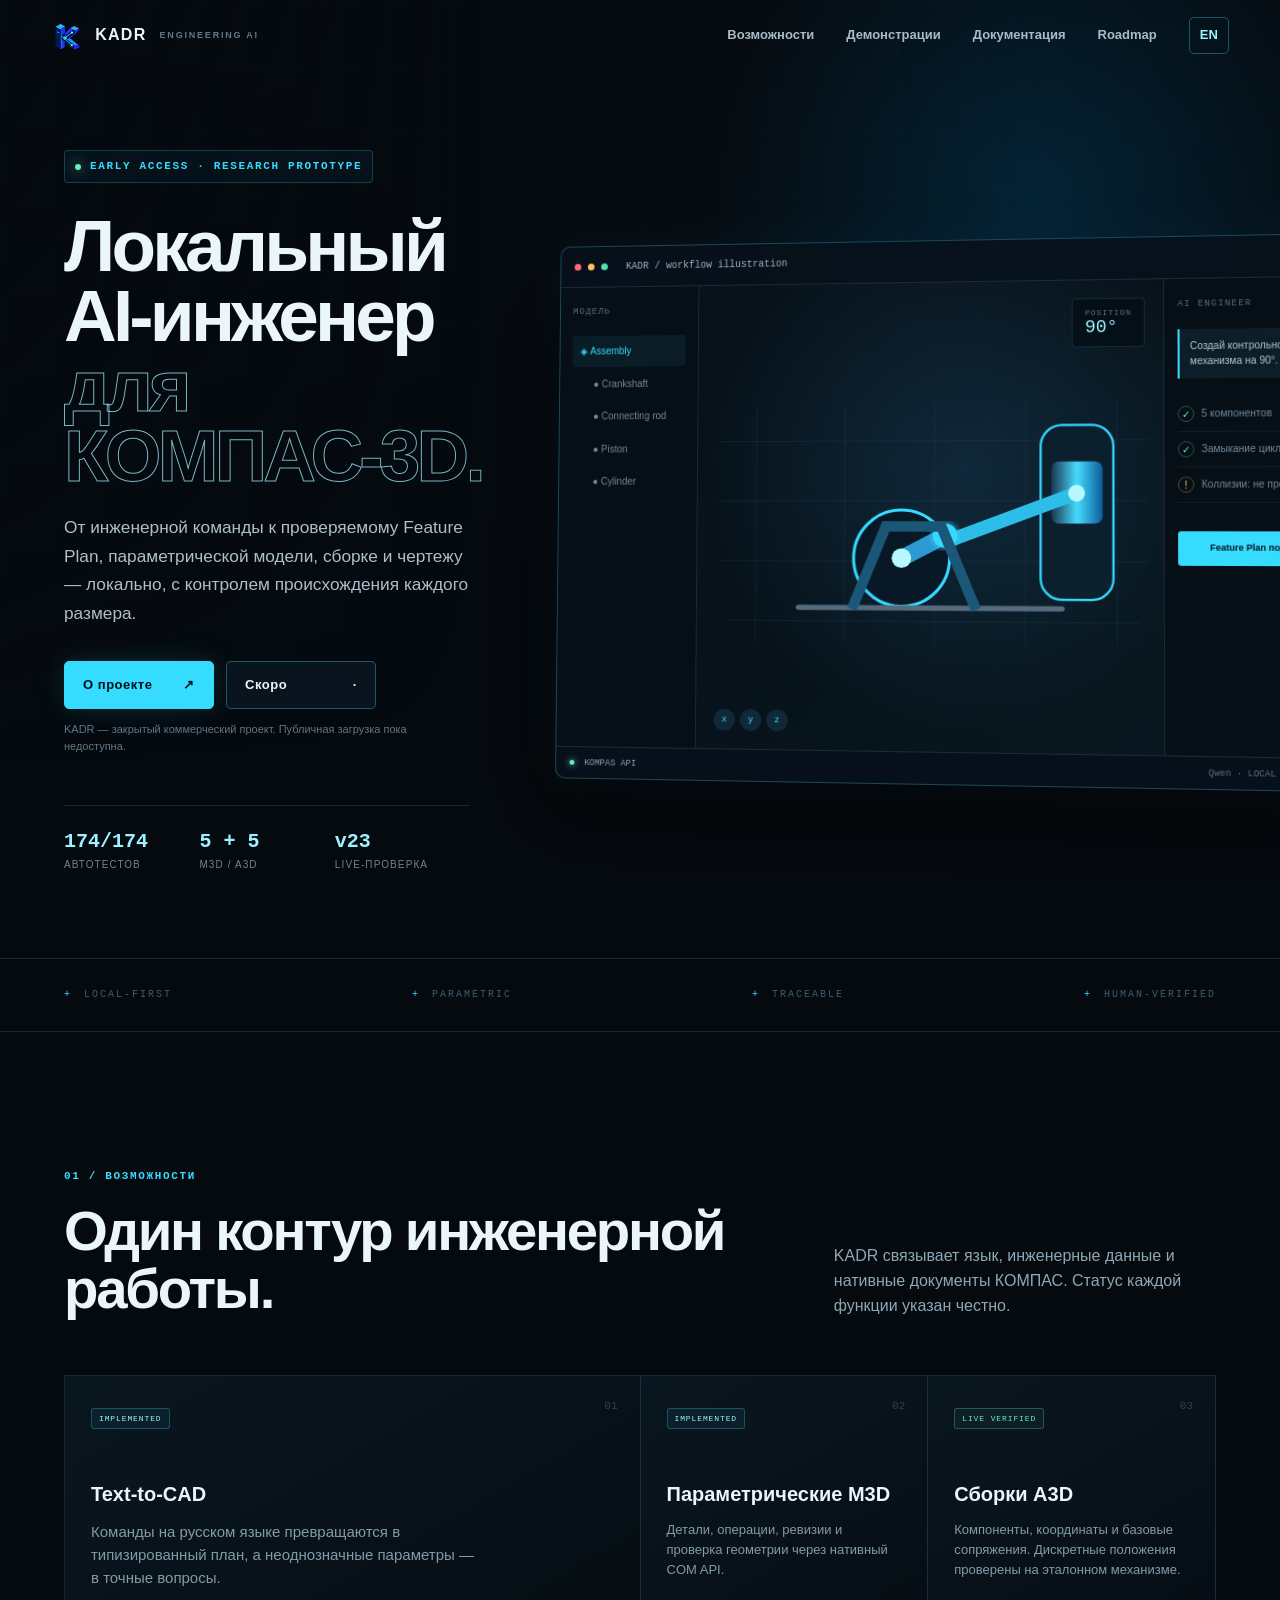
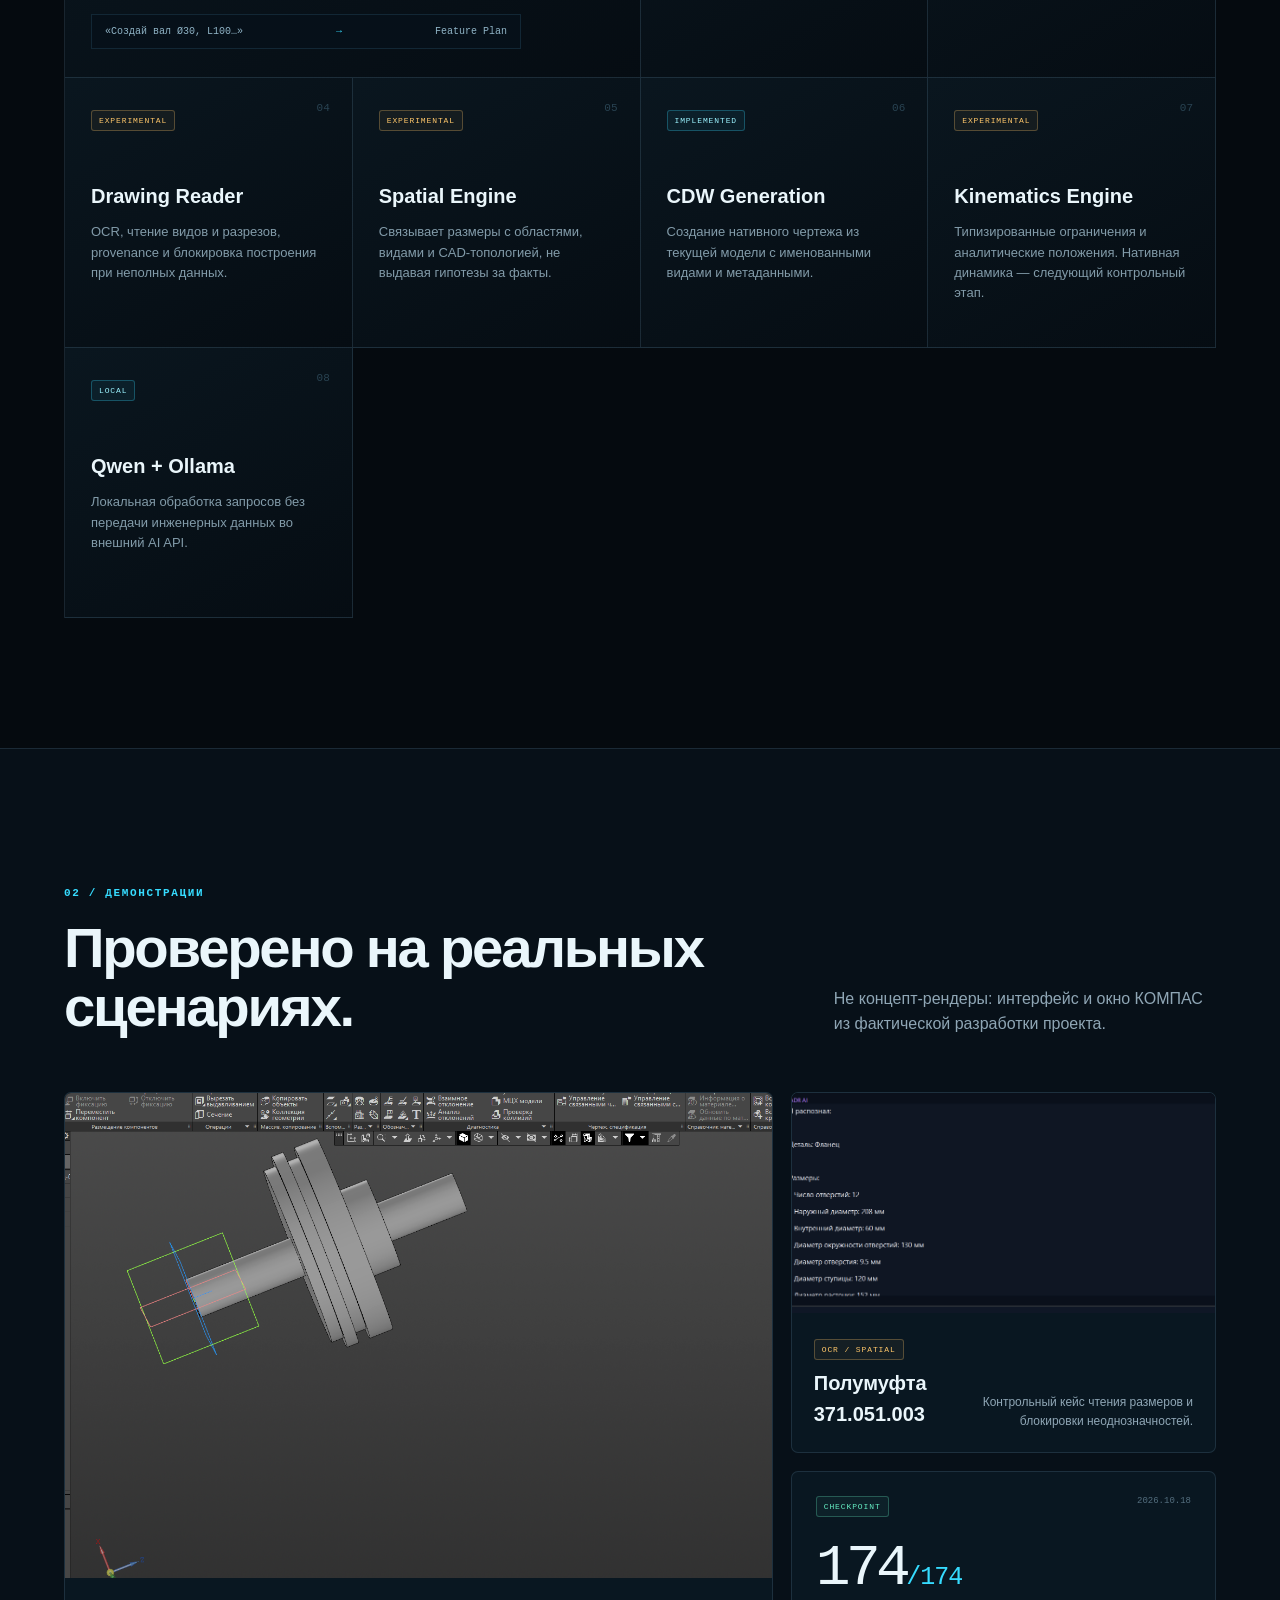
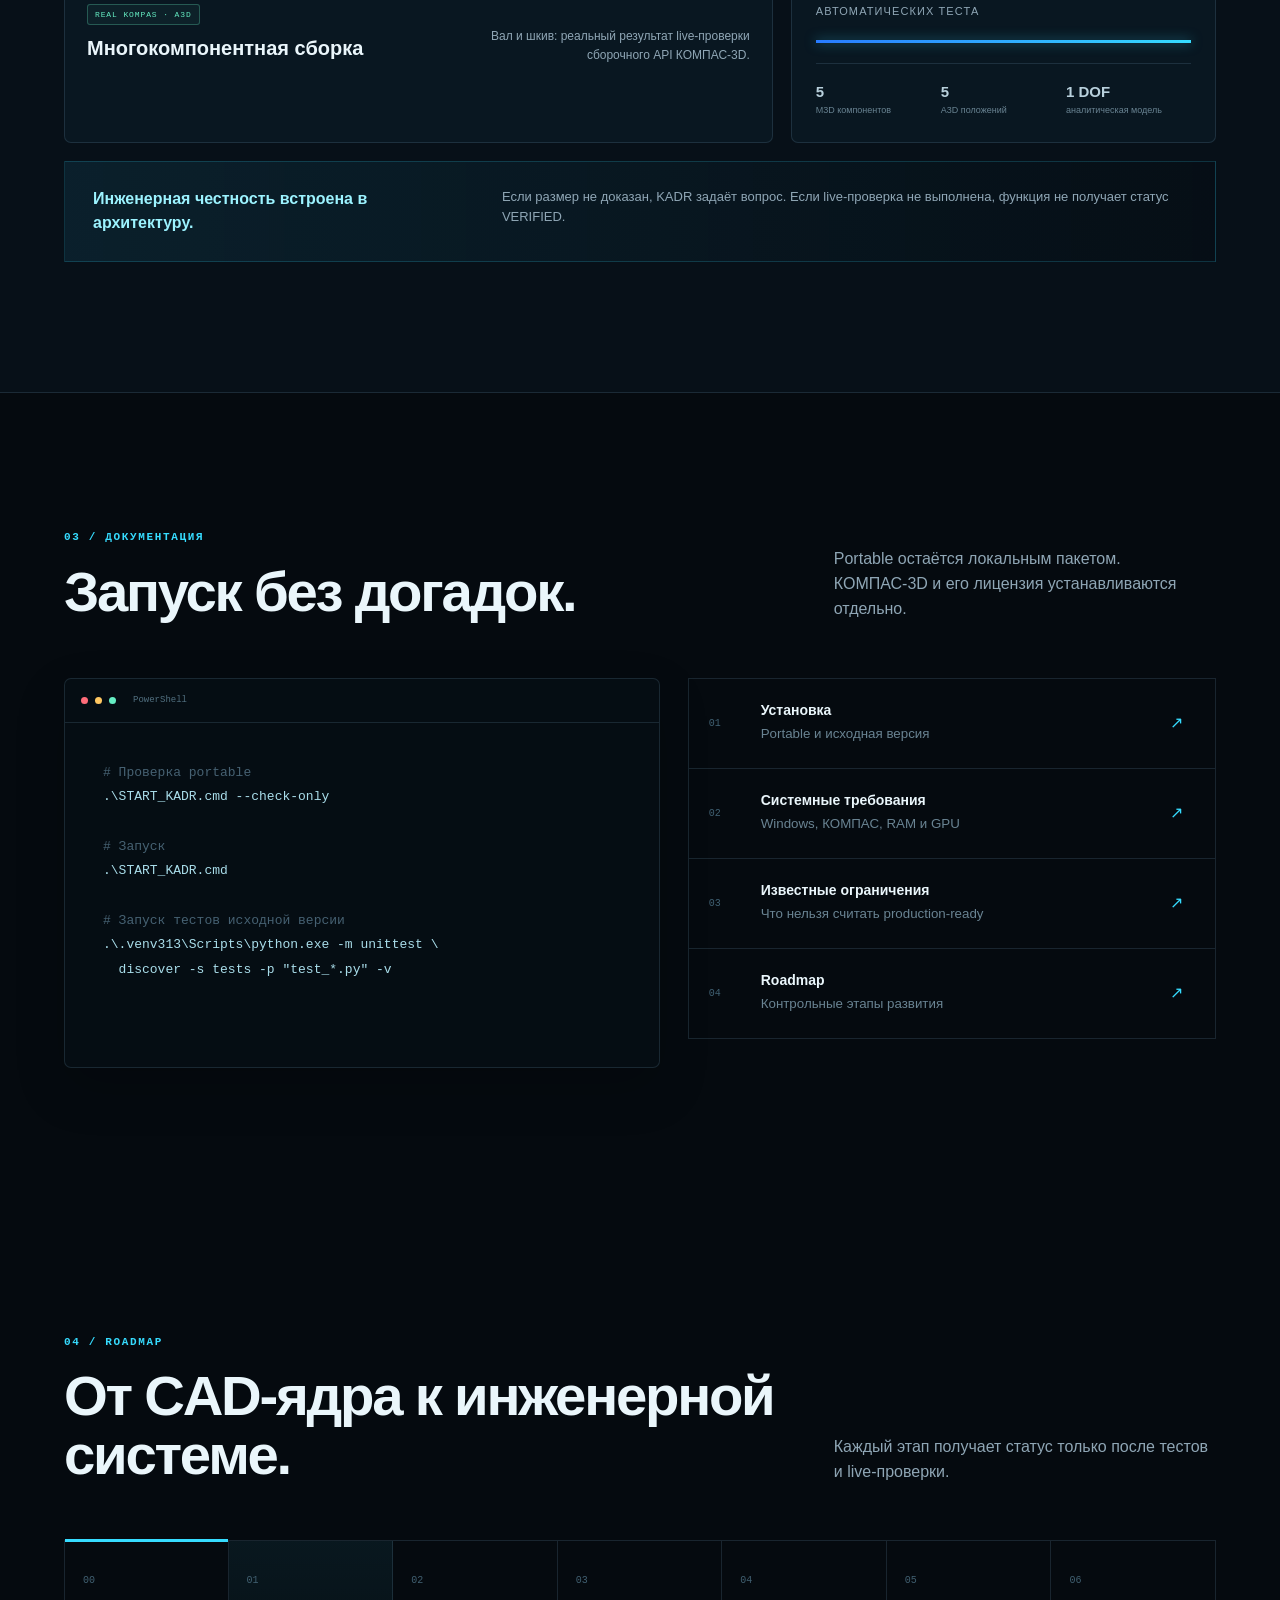
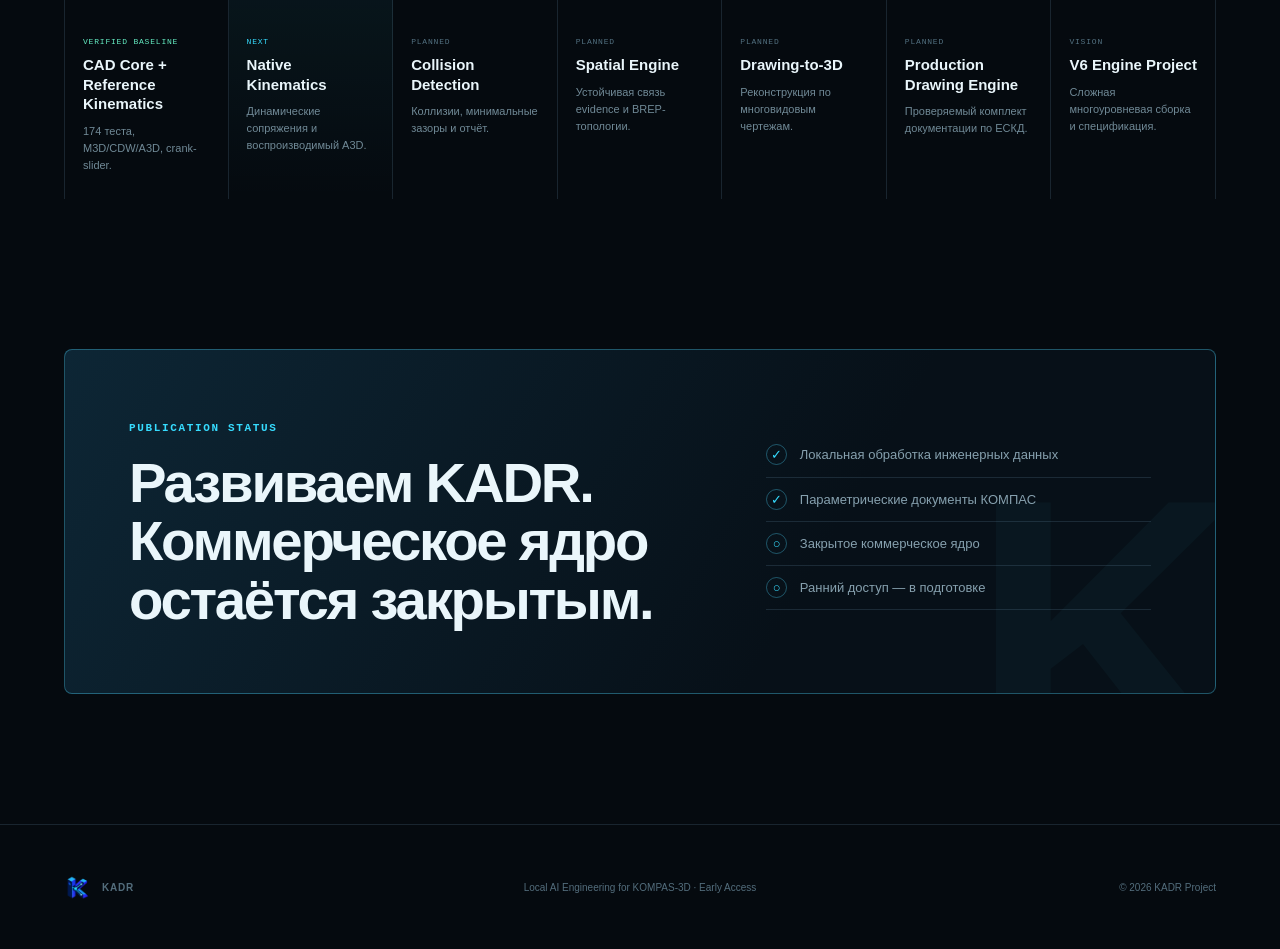
==== website/index.html @ 486ec11a "Prepare KADR public website without private core" ====
<!doctype html>
<html lang="ru">
<head>
  <meta charset="utf-8">
  <meta name="viewport" content="width=device-width, initial-scale=1">
  <meta name="description" content="KADR — локальный AI-инженер для параметрического моделирования, сборок и чертежей в КОМПАС-3D.">
  <meta name="theme-color" content="#071019">
  <title>KADR — Local AI Engineering for KOMPAS-3D</title>
  <link rel="icon" href="assets/kadr-icon-64.png">
  <link rel="stylesheet" href="styles.css">
</head>
<body>
  <a class="skip-link" href="#main">К содержанию</a>
  <header class="site-header" data-header>
    <a class="brand" href="#top" aria-label="KADR — главная">
      <img src="assets/kadr-icon-64.png" alt="" width="34" height="34">
      <span>KADR</span><small>ENGINEERING AI</small>
    </a>
    <button class="menu-button" type="button" aria-label="Открыть меню" aria-expanded="false" data-menu-button><span></span><span></span></button>
    <nav class="nav" aria-label="Основная навигация" data-nav>
      <a href="#capabilities">Возможности</a>
      <a href="#demos">Демонстрации</a>
      <a href="#docs">Документация</a>
      <a href="#roadmap">Roadmap</a>
      <a class="lang" href="en/index.html" lang="en">EN</a>
    </nav>
  </header>

  <main id="main">
    <section class="hero" id="top">
      <div class="hero-grid" aria-hidden="true"></div>
      <div class="hero-copy reveal">
        <div class="eyebrow"><span class="live-dot"></span> Early Access · Research Prototype</div>
        <h1>Локальный AI-инженер<br><span>для КОМПАС-3D.</span></h1>
        <p class="lead">От инженерной команды к проверяемому Feature Plan, параметрической модели, сборке и чертежу — локально, с контролем происхождения каждого размера.</p>
        <div class="hero-actions">
          <a class="button primary" href="#publication">О проекте <span>↗</span></a>
          <a class="button secondary" href="#publication">Скоро <span>·</span></a>
        </div>
        <p class="button-note">KADR — закрытый коммерческий проект. Публичная загрузка пока недоступна.</p>
        <div class="hero-metrics" aria-label="Проверенные показатели">
          <div><strong>174/174</strong><span>автотестов</span></div>
          <div><strong>5 + 5</strong><span>M3D / A3D</span></div>
          <div><strong>v23</strong><span>live-проверка</span></div>
        </div>
      </div>

      <div class="hero-visual reveal" aria-label="Визуализация рабочего процесса KADR">
        <div class="app-shell">
          <div class="app-topbar"><span></span><span></span><span></span><b>KADR / workflow illustration</b><em>LOCAL</em></div>
          <div class="app-body">
            <aside class="model-tree">
              <small>МОДЕЛЬ</small>
              <div class="tree-item active">◈ Assembly</div>
              <div class="tree-item indent">● Crankshaft</div>
              <div class="tree-item indent">● Connecting rod</div>
              <div class="tree-item indent">● Piston</div>
              <div class="tree-item indent">● Cylinder</div>
            </aside>
            <div class="viewport">
              <svg viewBox="0 0 620 420" role="img" aria-label="Схема кривошипно-шатунного механизма">
                <defs>
                  <linearGradient id="metal" x1="0" x2="1"><stop stop-color="#1b3550"/><stop offset=".5" stop-color="#46dbff"/><stop offset="1" stop-color="#0a5b99"/></linearGradient>
                  <filter id="glow"><feGaussianBlur stdDeviation="5" result="b"/><feMerge><feMergeNode in="b"/><feMergeNode in="SourceGraphic"/></feMerge></filter>
                </defs>
                <g class="cad-grid"><path d="M40 350H590M80 60V380M200 60V380M320 60V380M440 60V380M560 60V380"/><path d="M30 110H600M30 190H600M30 270H600"/></g>
                <rect x="460" y="90" width="95" height="230" rx="28" fill="#0b1d2b" stroke="#36d9ff" stroke-width="3"/>
                <rect x="474" y="138" width="67" height="82" rx="10" fill="url(#metal)"/>
                <line class="rod" x1="507" y1="180" x2="276" y2="266"/>
                <circle cx="276" cy="266" r="64" fill="#081725" stroke="#36d9ff" stroke-width="4"/>
                <line class="crank" x1="276" y1="266" x2="334" y2="236"/>
                <circle cx="276" cy="266" r="13" fill="#b9f8ff"/>
                <circle cx="334" cy="236" r="16" fill="#36d9ff" filter="url(#glow)"/>
                <circle cx="507" cy="180" r="11" fill="#b9f8ff"/>
                <path d="M138 332h350" stroke="#546b7e" stroke-width="7" stroke-linecap="round"/>
                <path d="M210 334l45-110h74l46 110" fill="none" stroke="#1b5677" stroke-width="14"/>
              </svg>
              <div class="axis"><i>x</i><i>y</i><i>z</i></div>
              <div class="viewport-label"><span>POSITION</span><strong>90°</strong></div>
            </div>
            <aside class="ai-panel">
              <small>AI ENGINEER</small>
              <div class="ai-bubble">Создай контрольное положение механизма на 90°.</div>
              <div class="plan-line ok"><i>✓</i> 5 компонентов</div>
              <div class="plan-line ok"><i>✓</i> Замыкание цикла</div>
              <div class="plan-line warn"><i>!</i> Коллизии: не проверены</div>
              <button type="button" tabindex="-1">Feature Plan подтверждён</button>
            </aside>
          </div>
          <div class="app-status"><span><i></i> KOMPAS API</span><span>Qwen · LOCAL</span><span>Revision 05</span></div>
        </div>
      </div>
    </section>

    <section class="signal-strip" aria-label="Принципы KADR">
      <span>LOCAL-FIRST</span><span>PARAMETRIC</span><span>TRACEABLE</span><span>HUMAN-VERIFIED</span>
    </section>

    <section class="section" id="capabilities">
      <div class="section-heading reveal">
        <div><span class="kicker">01 / Возможности</span><h2>Один контур инженерной работы.</h2></div>
        <p>KADR связывает язык, инженерные данные и нативные документы КОМПАС. Статус каждой функции указан честно.</p>
      </div>
      <div class="capability-grid">
        <article class="capability feature reveal"><span class="status implemented">IMPLEMENTED</span><b>01</b><h3>Text-to-CAD</h3><p>Команды на русском языке превращаются в типизированный план, а неоднозначные параметры — в точные вопросы.</p><div class="mini-command">«Создай вал Ø30, L100…»<i>→</i>Feature Plan</div></article>
        <article class="capability reveal"><span class="status implemented">IMPLEMENTED</span><b>02</b><h3>Параметрические M3D</h3><p>Детали, операции, ревизии и проверка геометрии через нативный COM API.</p></article>
        <article class="capability reveal"><span class="status verified">LIVE VERIFIED</span><b>03</b><h3>Сборки A3D</h3><p>Компоненты, координаты и базовые сопряжения. Дискретные положения проверены на эталонном механизме.</p></article>
        <article class="capability reveal"><span class="status experimental">EXPERIMENTAL</span><b>04</b><h3>Drawing Reader</h3><p>OCR, чтение видов и разрезов, provenance и блокировка построения при неполных данных.</p></article>
        <article class="capability reveal"><span class="status experimental">EXPERIMENTAL</span><b>05</b><h3>Spatial Engine</h3><p>Связывает размеры с областями, видами и CAD-топологией, не выдавая гипотезы за факты.</p></article>
        <article class="capability reveal"><span class="status implemented">IMPLEMENTED</span><b>06</b><h3>CDW Generation</h3><p>Создание нативного чертежа из текущей модели с именованными видами и метаданными.</p></article>
        <article class="capability reveal"><span class="status experimental">EXPERIMENTAL</span><b>07</b><h3>Kinematics Engine</h3><p>Типизированные ограничения и аналитические положения. Нативная динамика — следующий контрольный этап.</p></article>
        <article class="capability reveal"><span class="status implemented">LOCAL</span><b>08</b><h3>Qwen + Ollama</h3><p>Локальная обработка запросов без передачи инженерных данных во внешний AI API.</p></article>
      </div>
    </section>

    <section class="section demos" id="demos">
      <div class="section-heading reveal"><div><span class="kicker">02 / Демонстрации</span><h2>Проверено на реальных сценариях.</h2></div><p>Не концепт-рендеры: интерфейс и окно КОМПАС из фактической разработки проекта.</p></div>
      <div class="demo-grid">
        <figure class="demo-card wide reveal">
          <div class="image-frame"><img class="focus-assembly" src="assets/kompas-assembly-real.png" alt="Реальная многокомпонентная сборка вала и шкива в КОМПАС-3D" loading="lazy"></div>
          <figcaption><div><span class="status verified">REAL KOMPAS · A3D</span><h3>Многокомпонентная сборка</h3></div><p>Вал и шкив: реальный результат live-проверки сборочного API КОМПАС-3D.</p></figcaption>
        </figure>
        <figure class="demo-card reveal">
          <div class="image-frame contain"><img src="assets/kadr-ocr-real.png" alt="Реальный результат распознавания полумуфты в интерфейсе KADR" loading="lazy"></div>
          <figcaption><div><span class="status experimental">OCR / SPATIAL</span><h3>Полумуфта 371.051.003</h3></div><p>Контрольный кейс чтения размеров и блокировки неоднозначностей.</p></figcaption>
        </figure>
        <article class="demo-card data-card reveal">
          <div class="data-top"><span class="status verified">CHECKPOINT</span><span>2026.10.18</span></div>
          <strong class="big-number">174<span>/174</span></strong><p>автоматических теста</p>
          <div class="bar"><i></i></div>
          <ul><li><b>5</b> M3D компонентов</li><li><b>5</b> A3D положений</li><li><b>1 DOF</b> аналитическая модель</li></ul>
        </article>
      </div>
      <div class="truth-banner reveal"><strong>Инженерная честность встроена в архитектуру.</strong><span>Если размер не доказан, KADR задаёт вопрос. Если live-проверка не выполнена, функция не получает статус VERIFIED.</span></div>
    </section>

    <section class="section" id="docs">
      <div class="section-heading reveal"><div><span class="kicker">03 / Документация</span><h2>Запуск без догадок.</h2></div><p>Portable остаётся локальным пакетом. КОМПАС-3D и его лицензия устанавливаются отдельно.</p></div>
      <div class="docs-layout">
        <div class="terminal reveal"><div class="terminal-bar"><i></i><i></i><i></i><span>PowerShell</span></div><pre><code><span class="muted"># Проверка portable</span>
.\START_KADR.cmd --check-only

<span class="muted"># Запуск</span>
.\START_KADR.cmd

<span class="muted"># Запуск тестов исходной версии</span>
.\.venv313\Scripts\python.exe -m unittest \
  discover -s tests -p "test_*.py" -v</code></pre></div>
        <div class="doc-links reveal">
          <a href="docs.html#install"><span>01</span><div><strong>Установка</strong><small>Portable и исходная версия</small></div><b>↗</b></a>
          <a href="docs.html#requirements"><span>02</span><div><strong>Системные требования</strong><small>Windows, КОМПАС, RAM и GPU</small></div><b>↗</b></a>
          <a href="docs.html#limitations"><span>03</span><div><strong>Известные ограничения</strong><small>Что нельзя считать production-ready</small></div><b>↗</b></a>
          <a href="#roadmap"><span>04</span><div><strong>Roadmap</strong><small>Контрольные этапы развития</small></div><b>↗</b></a>
        </div>
      </div>
    </section>

    <section class="section roadmap-section" id="roadmap">
      <div class="section-heading reveal"><div><span class="kicker">04 / Roadmap</span><h2>От CAD-ядра к инженерной системе.</h2></div><p>Каждый этап получает статус только после тестов и live-проверки.</p></div>
      <ol class="roadmap">
        <li class="done reveal"><span>00</span><div><small>VERIFIED BASELINE</small><h3>CAD Core + Reference Kinematics</h3><p>174 теста, M3D/CDW/A3D, crank-slider.</p></div></li>
        <li class="next reveal"><span>01</span><div><small>NEXT</small><h3>Native Kinematics</h3><p>Динамические сопряжения и воспроизводимый A3D.</p></div></li>
        <li class="reveal"><span>02</span><div><small>PLANNED</small><h3>Collision Detection</h3><p>Коллизии, минимальные зазоры и отчёт.</p></div></li>
        <li class="reveal"><span>03</span><div><small>PLANNED</small><h3>Spatial Engine</h3><p>Устойчивая связь evidence и BREP-топологии.</p></div></li>
        <li class="reveal"><span>04</span><div><small>PLANNED</small><h3>Drawing-to-3D</h3><p>Реконструкция по многовидовым чертежам.</p></div></li>
        <li class="reveal"><span>05</span><div><small>PLANNED</small><h3>Production Drawing Engine</h3><p>Проверяемый комплект документации по ЕСКД.</p></div></li>
        <li class="reveal"><span>06</span><div><small>VISION</small><h3>V6 Engine Project</h3><p>Сложная многоуровневая сборка и спецификация.</p></div></li>
      </ol>
    </section>

    <section class="section publication" id="publication">
      <div class="publication-card reveal">
        <div><span class="kicker">PUBLICATION STATUS</span><h2>Развиваем KADR.<br>Коммерческое ядро остаётся закрытым.</h2></div>
        <div class="publication-checks"><p><i>✓</i> Локальная обработка инженерных данных</p><p><i>✓</i> Параметрические документы КОМПАС</p><p><i>○</i> Закрытое коммерческое ядро</p><p><i>○</i> Ранний доступ — в подготовке</p></div>
      </div>
    </section>
  </main>

  <footer><a class="brand" href="#top"><img src="assets/kadr-icon-64.png" alt="" width="28" height="28"><span>KADR</span></a><p>Local AI Engineering for KOMPAS-3D · Early Access</p><p>© <span data-year>2026</span> KADR Project</p></footer>
  <script src="app.js" defer></script>
</body>
</html>
---- website/styles.css ----
:root {
  --bg: #050a0f;
  --bg-soft: #08121b;
  --panel: #0b1721;
  --panel-2: #0f1f2b;
  --line: rgba(132, 182, 210, .16);
  --line-strong: rgba(76, 218, 255, .34);
  --text: #eaf6fb;
  --muted: #8fa6b5;
  --cyan: #36dcff;
  --cyan-soft: #9cf3ff;
  --blue: #287bff;
  --green: #65edc3;
  --amber: #ffc76a;
  --max: 1440px;
  color-scheme: dark;
  font-family: Inter, "Segoe UI", Arial, sans-serif;
}

* { box-sizing: border-box; }
html { scroll-behavior: smooth; }
body { margin: 0; color: var(--text); background: var(--bg); font-size: 16px; line-height: 1.55; overflow-x: hidden; }
a { color: inherit; text-decoration: none; }
img { max-width: 100%; display: block; }
button { font: inherit; }
.skip-link { position: fixed; left: 16px; top: -80px; z-index: 100; padding: 10px 14px; color: #001018; background: var(--cyan); border-radius: 6px; }
.skip-link:focus { top: 16px; }

.site-header { position: fixed; inset: 0 0 auto; z-index: 50; height: 72px; padding: 0 clamp(22px, 4vw, 72px); display: flex; align-items: center; justify-content: space-between; border-bottom: 1px solid transparent; transition: .25s ease; }
.site-header.scrolled { background: rgba(5, 10, 15, .83); backdrop-filter: blur(18px); border-color: var(--line); }
.brand { display: inline-flex; align-items: center; gap: 10px; font-weight: 800; letter-spacing: .08em; }
.brand img { object-fit: contain; }
.brand small { margin-left: 3px; color: #607887; font-size: 9px; letter-spacing: .2em; }
.nav { display: flex; align-items: center; gap: clamp(18px, 2.5vw, 40px); color: #a9bbc6; font-size: 13px; font-weight: 600; }
.nav a { transition: color .2s ease; }
.nav a:hover, .nav a:focus-visible { color: var(--cyan); }
.nav .lang { padding: 7px 10px; border: 1px solid var(--line-strong); border-radius: 5px; color: var(--cyan-soft); }
.menu-button { display: none; width: 40px; height: 40px; border: 1px solid var(--line); background: var(--panel); border-radius: 7px; }
.menu-button span { display: block; width: 18px; height: 1px; margin: 5px auto; background: var(--text); }

.hero { min-height: 850px; position: relative; isolation: isolate; padding: 150px max(5vw, calc((100vw - var(--max)) / 2)) 85px; display: grid; grid-template-columns: minmax(390px, .82fr) minmax(620px, 1.35fr); gap: clamp(42px, 6vw, 100px); align-items: center; overflow: hidden; }
.hero::before { content: ""; position: absolute; inset: -20% -10% auto auto; width: 58vw; height: 60vw; border-radius: 50%; background: radial-gradient(circle, rgba(0, 167, 255, .16), rgba(0, 0, 0, 0) 64%); z-index: -2; }
.hero-grid { position: absolute; inset: 0; opacity: .27; z-index: -3; background-image: linear-gradient(rgba(63, 128, 160, .11) 1px, transparent 1px), linear-gradient(90deg, rgba(63, 128, 160, .11) 1px, transparent 1px); background-size: 64px 64px; mask-image: linear-gradient(to bottom, #000, transparent 80%); }
.hero-grid::after { content: ""; position: absolute; inset: 0; background: linear-gradient(90deg, var(--bg) 0%, transparent 38%, transparent 70%, var(--bg) 100%); }
.eyebrow, .kicker { color: var(--cyan); font-family: Consolas, "Cascadia Mono", monospace; font-size: 11px; font-weight: 700; letter-spacing: .15em; text-transform: uppercase; }
.eyebrow { display: inline-flex; align-items: center; gap: 9px; padding: 7px 10px; border: 1px solid rgba(54, 220, 255, .23); background: rgba(8, 25, 36, .55); border-radius: 4px; }
.live-dot { width: 6px; height: 6px; border-radius: 50%; background: var(--green); box-shadow: 0 0 14px var(--green); }
h1 { max-width: 780px; margin: 28px 0 22px; font-size: clamp(50px, 5.7vw, 88px); line-height: .96; letter-spacing: -.052em; font-weight: 720; }
h1 span { color: transparent; -webkit-text-stroke: 1px rgba(155, 238, 255, .76); }
.lead { max-width: 650px; margin: 0; color: #aebfca; font-size: clamp(17px, 1.35vw, 21px); line-height: 1.65; }
.hero-actions { margin-top: 34px; display: flex; gap: 12px; flex-wrap: wrap; }
.button { min-width: 150px; height: 48px; padding: 0 18px; display: inline-flex; align-items: center; justify-content: space-between; gap: 22px; border-radius: 5px; border: 1px solid var(--line-strong); font-size: 13px; font-weight: 700; letter-spacing: .04em; }
.button.primary { color: #001219; background: var(--cyan); border-color: var(--cyan); box-shadow: 0 0 28px rgba(54, 220, 255, .14); }
.button.secondary { background: rgba(12, 27, 38, .7); }
.button:hover { transform: translateY(-2px); }
.button-note { max-width: 450px; margin: 12px 0 0; color: #5e7787; font-size: 11px; }
.hero-metrics { margin-top: 50px; display: grid; grid-template-columns: repeat(3, 1fr); border-top: 1px solid var(--line); }
.hero-metrics div { padding: 20px 16px 0 0; display: flex; flex-direction: column; }
.hero-metrics strong { color: var(--cyan-soft); font-family: Consolas, monospace; font-size: 20px; }
.hero-metrics span { color: #6e8594; font-size: 10px; letter-spacing: .11em; text-transform: uppercase; }

.hero-visual { perspective: 1600px; }
.app-shell { width: 100%; min-width: 820px; overflow: hidden; background: rgba(7, 17, 26, .93); border: 1px solid rgba(80, 198, 236, .3); border-radius: 10px; box-shadow: -30px 50px 90px rgba(0, 0, 0, .47), 0 0 60px rgba(24, 169, 238, .07); transform: rotateY(-6deg) rotateX(2deg); transform-origin: center; }
.app-topbar { height: 42px; padding: 0 14px; display: flex; align-items: center; gap: 7px; border-bottom: 1px solid var(--line); color: #65808f; font: 10px Consolas, monospace; }
.app-topbar > span { width: 7px; height: 7px; border-radius: 50%; background: #233947; }.app-topbar > span:nth-child(1){background:#ff6b75}.app-topbar > span:nth-child(2){background:#ffc45c}.app-topbar > span:nth-child(3){background:#4de0b5}
.app-topbar b { margin-left: 12px; color: #9eb2bd; font-weight: 500; }.app-topbar em { margin-left: auto; color: var(--green); font-style: normal; letter-spacing: .12em; }
.app-body { height: 470px; display: grid; grid-template-columns: 145px minmax(380px, 1fr) 205px; }
.model-tree, .ai-panel { padding: 20px 13px; background: rgba(6, 13, 20, .65); font-size: 10px; color: #718998; }
.model-tree { border-right: 1px solid var(--line); }.ai-panel { border-left: 1px solid var(--line); }
.model-tree small, .ai-panel small { display: block; margin-bottom: 20px; font: 9px Consolas, monospace; letter-spacing: .13em; color: #546d7c; }
.tree-item { margin: 2px 0; padding: 8px 8px; border-radius: 3px; white-space: nowrap; }.tree-item.indent { padding-left: 22px; }.tree-item.active { color: var(--cyan); background: rgba(54, 220, 255, .07); }
.viewport { position: relative; overflow: hidden; background: radial-gradient(circle at 58% 40%, #10283a, #07121a 68%); }
.viewport::after { content: ""; position: absolute; inset: 0; background: linear-gradient(135deg, transparent 40%, rgba(54, 220, 255, .025)); pointer-events: none; }
.viewport svg { width: 100%; height: 100%; }.cad-grid path { stroke: #234055; stroke-width: 1; opacity: .45; fill: none; }.rod { stroke: #2cbde8; stroke-width: 18; stroke-linecap: round; }.crank { stroke: #2c9ad4; stroke-width: 22; stroke-linecap: round; }
.axis { position: absolute; left: 18px; bottom: 18px; display: flex; gap: 5px; }.axis i { width: 22px; height: 22px; border-radius: 50%; display: grid; place-items: center; background: #102737; color: var(--cyan); font: 9px Consolas, monospace; }
.viewport-label { position: absolute; right: 18px; top: 18px; padding: 9px 12px; background: rgba(3, 12, 19, .7); border: 1px solid var(--line); border-radius: 4px; display: flex; flex-direction: column; }.viewport-label span { color: #587484; font: 8px Consolas, monospace; letter-spacing: .12em; }.viewport-label strong { color: var(--cyan-soft); font: 18px Consolas, monospace; }
.ai-bubble { padding: 10px; margin-bottom: 18px; border-left: 2px solid var(--cyan); color: #b6c6cf; background: #0d1e29; line-height: 1.45; }.plan-line { display: flex; align-items: center; gap: 7px; padding: 9px 0; border-bottom: 1px solid rgba(128, 176, 200, .09); }.plan-line i { width: 16px; height: 16px; display: grid; place-items: center; border-radius: 50%; font-style: normal; }.plan-line.ok i { color: var(--green); border: 1px solid rgba(101, 237, 195, .3); }.plan-line.warn i { color: var(--amber); border: 1px solid rgba(255, 199, 106, .3); }.ai-panel button { width: 100%; margin-top: 28px; padding: 10px; color: #06141b; background: var(--cyan); border: 0; border-radius: 3px; font-size: 9px; font-weight: 800; }
.app-status { height: 32px; padding: 0 14px; display: flex; align-items: center; gap: 24px; border-top: 1px solid var(--line); color: #557181; font: 9px Consolas, monospace; }.app-status span:first-child { margin-right: auto; color: #85a4b4; }.app-status i { display: inline-block; width: 5px; height: 5px; margin-right: 5px; background: var(--green); border-radius: 50%; box-shadow: 0 0 7px var(--green); }

.signal-strip { min-height: 74px; padding: 0 max(5vw, calc((100vw - var(--max)) / 2)); display: flex; align-items: center; justify-content: space-between; gap: 30px; border-block: 1px solid var(--line); color: #405c6d; font: 10px Consolas, monospace; letter-spacing: .2em; overflow: hidden; }
.signal-strip span::before { content: "+"; margin-right: 12px; color: var(--cyan); }
.section { max-width: var(--max); margin: 0 auto; padding: 130px 5vw; }
.section-heading { margin-bottom: 56px; display: grid; grid-template-columns: 1.3fr .7fr; gap: 60px; align-items: end; }
.section-heading h2, .publication h2 { margin: 15px 0 0; font-size: clamp(36px, 4.4vw, 64px); line-height: 1.04; letter-spacing: -.04em; }
.section-heading p { max-width: 480px; margin: 0; color: var(--muted); }
.capability-grid { display: grid; grid-template-columns: repeat(4, 1fr); border-top: 1px solid var(--line); border-left: 1px solid var(--line); }
.capability { min-height: 270px; position: relative; padding: 28px 26px; border-right: 1px solid var(--line); border-bottom: 1px solid var(--line); background: linear-gradient(150deg, rgba(14, 32, 44, .57), rgba(6, 14, 21, .6)); transition: .25s ease; }
.capability:hover { z-index: 2; border-color: var(--line-strong); background: #0b1a25; transform: translateY(-3px); box-shadow: 0 18px 40px rgba(0, 0, 0, .23); }
.capability.feature { grid-column: span 2; }
.capability > b { position: absolute; right: 22px; top: 24px; color: #294352; font: 11px Consolas, monospace; }
.capability h3 { margin: 50px 0 10px; font-size: 20px; }.capability p { max-width: 390px; margin: 0; color: #829ba9; font-size: 13px; }.capability.feature p { font-size: 15px; }
.status { display: inline-flex; align-items: center; min-height: 21px; padding: 0 7px; border: 1px solid; border-radius: 3px; font: 8px Consolas, monospace; letter-spacing: .11em; }.status.implemented { color: var(--cyan-soft); border-color: rgba(54, 220, 255, .28); background: rgba(54, 220, 255, .06); }.status.verified { color: var(--green); border-color: rgba(101, 237, 195, .28); background: rgba(101, 237, 195, .05); }.status.experimental { color: var(--amber); border-color: rgba(255, 199, 106, .28); background: rgba(255, 199, 106, .05); }
.mini-command { max-width: 430px; margin-top: 25px; padding: 11px 13px; display: flex; align-items: center; justify-content: space-between; gap: 15px; color: #8fb3c5; background: #061019; border: 1px solid rgba(84, 164, 200, .16); font: 10px Consolas, monospace; }.mini-command i { color: var(--cyan); font-style: normal; }

.demos { max-width: none; padding-inline: max(5vw, calc((100vw - var(--max)) / 2)); background: #071018; border-block: 1px solid var(--line); }
.demo-grid { display: grid; grid-template-columns: 1.25fr .75fr; gap: 18px; }.demo-card { margin: 0; overflow: hidden; border: 1px solid var(--line); border-radius: 7px; background: #091721; }.demo-card.wide { grid-row: span 2; }.image-frame { height: 485px; overflow: hidden; background: #03090e; }.image-frame img { width: 100%; height: 100%; object-fit: cover; object-position: center; filter: saturate(.77) contrast(1.04); transition: transform .7s ease, filter .5s ease; }.image-frame img.focus-assembly { transform: scale(1.15); transform-origin: 60% 45%; }.image-frame.contain { height: 220px; }.image-frame.contain img { object-fit: cover; object-position: left center; }.demo-card:hover img { transform: scale(1.015); filter: saturate(.95) contrast(1.03); }.demo-card:hover img.focus-assembly { transform: scale(1.18); }
.demo-card figcaption { padding: 22px; display: flex; justify-content: space-between; gap: 24px; align-items: end; }.demo-card h3 { margin: 8px 0 0; font-size: 20px; }.demo-card figcaption p { max-width: 300px; margin: 0; color: var(--muted); font-size: 12px; text-align: right; }
.data-card { padding: 24px; }.data-top { display: flex; justify-content: space-between; color: #546e7e; font: 9px Consolas, monospace; }.big-number { display: block; margin-top: 23px; font: 58px/1 Consolas, monospace; letter-spacing: -.08em; color: var(--text); }.big-number span { color: var(--cyan); font-size: 25px; letter-spacing: -.04em; }.data-card > p { margin: 5px 0 20px; color: var(--muted); font-size: 11px; text-transform: uppercase; letter-spacing: .1em; }.bar { height: 3px; margin-bottom: 20px; background: #152c3b; }.bar i { display: block; width: 100%; height: 100%; background: linear-gradient(90deg, var(--blue), var(--cyan)); box-shadow: 0 0 12px rgba(54, 220, 255, .5); }.data-card ul { margin: 0; padding: 0; display: grid; grid-template-columns: repeat(3, 1fr); list-style: none; border-top: 1px solid var(--line); }.data-card li { padding-top: 16px; color: #698392; font-size: 9px; }.data-card li b { display: block; color: #b8d0dc; font-size: 15px; }
.truth-banner { margin-top: 18px; padding: 25px 28px; display: grid; grid-template-columns: .7fr 1.3fr; gap: 40px; border: 1px solid rgba(54, 220, 255, .18); background: linear-gradient(90deg, rgba(17, 68, 88, .3), rgba(5, 13, 20, .6)); }.truth-banner strong { color: var(--cyan-soft); }.truth-banner span { color: var(--muted); font-size: 13px; }

.docs-layout { display: grid; grid-template-columns: 1.06fr .94fr; gap: 28px; }.terminal { min-height: 390px; overflow: hidden; border: 1px solid var(--line); border-radius: 7px; background: #050d13; box-shadow: 0 20px 50px rgba(0, 0, 0, .18); }.terminal-bar { height: 44px; padding: 0 16px; display: flex; align-items: center; gap: 7px; border-bottom: 1px solid var(--line); }.terminal-bar i { width: 7px; height: 7px; border-radius: 50%; background: #2d4553; }.terminal-bar i:first-child { background: #ff6c79; }.terminal-bar i:nth-child(2) { background: #ffc761; }.terminal-bar i:nth-child(3) { background: var(--green); }.terminal-bar span { margin-left: 10px; color: #527080; font: 9px Consolas, monospace; }.terminal pre { margin: 0; padding: 38px; color: #a9ddea; font: 13px/1.9 Consolas, "Cascadia Mono", monospace; white-space: pre-wrap; }.terminal .muted { color: #466172; }
.doc-links { display: flex; flex-direction: column; border-top: 1px solid var(--line); }.doc-links a { min-height: 90px; padding: 16px 20px; display: grid; grid-template-columns: 38px 1fr 25px; align-items: center; gap: 14px; border: 1px solid var(--line); border-top: 0; transition: .2s ease; }.doc-links a:hover { background: #0b1a24; border-color: var(--line-strong); }.doc-links > a > span { color: #406173; font: 10px Consolas, monospace; }.doc-links strong { display: block; font-size: 14px; }.doc-links small { color: #698392; }.doc-links b { color: var(--cyan); font-weight: 400; }

.roadmap-section { padding-bottom: 80px; }.roadmap { margin: 0; padding: 0; display: grid; grid-template-columns: repeat(7, 1fr); list-style: none; border-top: 1px solid var(--line); }.roadmap li { min-height: 245px; position: relative; padding: 25px 18px; border-right: 1px solid var(--line); }.roadmap li:first-child { border-left: 1px solid var(--line); }.roadmap li::before { content: ""; position: absolute; left: 0; top: -2px; width: 0; height: 3px; background: var(--cyan); transition: width .35s ease; }.roadmap li:hover::before, .roadmap li.done::before { width: 100%; }.roadmap li.next { background: linear-gradient(to bottom, rgba(54, 220, 255, .065), transparent); }.roadmap li > span { color: #416071; font: 10px Consolas, monospace; }.roadmap li small { display: block; margin-top: 46px; color: #537181; font: 8px Consolas, monospace; letter-spacing: .1em; }.roadmap li.done small { color: var(--green); }.roadmap li.next small { color: var(--cyan); }.roadmap h3 { margin: 9px 0; font-size: 15px; line-height: 1.3; }.roadmap p { margin: 0; color: #708996; font-size: 11px; }

.publication { padding-top: 70px; }.publication-card { position: relative; overflow: hidden; padding: clamp(35px, 5vw, 72px); display: grid; grid-template-columns: 1.2fr .8fr; gap: 60px; align-items: center; border: 1px solid var(--line-strong); border-radius: 8px; background: linear-gradient(120deg, #0d2635, #071018 65%); }.publication-card::after { content: "K"; position: absolute; right: -30px; bottom: -130px; color: rgba(54, 220, 255, .035); font-size: 380px; font-weight: 900; line-height: 1; }.publication-checks { position: relative; z-index: 2; }.publication-checks p { margin: 0; padding: 11px 0; border-bottom: 1px solid var(--line); color: #86a0ae; font-size: 13px; }.publication-checks i { display: inline-grid; width: 21px; height: 21px; margin-right: 9px; place-items: center; border: 1px solid var(--line-strong); border-radius: 50%; color: var(--cyan); font-style: normal; }

footer { max-width: var(--max); min-height: 125px; margin: 0 auto; padding: 0 5vw; display: grid; grid-template-columns: 1fr auto 1fr; gap: 30px; align-items: center; color: #536d7c; font-size: 10px; border-top: 1px solid var(--line); }footer p:last-child { text-align: right; }
.reveal { opacity: 0; transform: translateY(18px); transition: opacity .7s ease, transform .7s ease; }.reveal.visible { opacity: 1; transform: none; }

.docs-page { max-width: var(--max); min-height: 100vh; margin: 0 auto; padding: 125px 5vw 100px; display: grid; grid-template-columns: 220px minmax(0, 860px); gap: clamp(50px, 8vw, 130px); }
.docs-sidebar { position: sticky; top: 105px; align-self: start; display: flex; flex-direction: column; padding: 18px 0; border-top: 1px solid var(--line-strong); border-bottom: 1px solid var(--line); }
.docs-sidebar span { padding: 0 12px 14px; color: var(--cyan); font: 9px Consolas, monospace; letter-spacing: .14em; text-transform: uppercase; }.docs-sidebar a { padding: 9px 12px; color: #6f8998; font-size: 12px; border-left: 1px solid transparent; }.docs-sidebar a:hover { color: var(--text); border-color: var(--cyan); background: rgba(54,220,255,.04); }
.docs-hero { padding-bottom: 70px; border-bottom: 1px solid var(--line); }.docs-hero h1 { max-width: 820px; margin-top: 18px; font-size: clamp(46px, 6vw, 76px); }.docs-hero p { max-width: 620px; color: var(--muted); font-size: 18px; }
.docs-content > section { position: relative; padding: 65px 0; border-bottom: 1px solid var(--line); }.docs-content section h2 { margin: 0 0 24px; font-size: 31px; letter-spacing: -.025em; }.docs-content section p, .docs-content li { color: #91a8b5; }.docs-content li { margin: 10px 0; }.docs-content code { padding: 2px 5px; color: var(--cyan-soft); background: #0a1a24; border: 1px solid var(--line); border-radius: 3px; font: 12px Consolas, monospace; }.doc-index { position: absolute; right: 0; top: 70px; color: #2e4b5c; font: 11px Consolas, monospace; }
.callout { margin-top: 28px; padding: 18px 20px; color: #a3bac6; background: rgba(54,220,255,.055); border-left: 2px solid var(--cyan); font-size: 13px; }.spec-table { border-top: 1px solid var(--line); }.spec-table div { padding: 14px 0; display: grid; grid-template-columns: 150px 1fr; gap: 20px; border-bottom: 1px solid var(--line); }.spec-table b { color: #6e8999; font: 10px Consolas, monospace; text-transform: uppercase; }.spec-table span { color: #aec0ca; font-size: 13px; }.command-list { display: grid; gap: 10px; }.command-list code { padding: 15px; display: block; }.status-legend p { padding: 12px 0; margin: 0; display: flex; align-items: center; gap: 14px; border-bottom: 1px solid var(--line); font-size: 13px; }

@media (max-width: 1180px) {
  .hero { min-height: auto; grid-template-columns: 1fr; padding-top: 135px; }.hero-copy { max-width: 780px; }.hero-visual { width: 1040px; max-width: 105%; }.app-shell { transform: none; transform-origin: left center; }.capability-grid { grid-template-columns: repeat(2, 1fr); }.roadmap { grid-template-columns: repeat(4, 1fr); }.roadmap li { border-bottom: 1px solid var(--line); }
}

@media (max-width: 780px) {
  .site-header { height: 62px; padding-inline: 18px; }.brand small { display: none; }.menu-button { display: block; }.nav { position: absolute; left: 12px; right: 12px; top: 66px; padding: 15px; display: none; flex-direction: column; align-items: stretch; gap: 0; border: 1px solid var(--line); border-radius: 7px; background: rgba(6, 14, 21, .97); backdrop-filter: blur(18px); }.nav.open { display: flex; }.nav a { padding: 12px; }.nav .lang { margin-top: 7px; text-align: center; }
  .hero { padding: 115px 20px 60px; gap: 48px; }.hero h1 { font-size: clamp(43px, 13vw, 64px); }.hero-metrics { grid-template-columns: repeat(3, minmax(0, 1fr)); }.hero-metrics strong { font-size: 16px; }.hero-visual { width: 840px; max-width: none; transform: scale(.61); transform-origin: left top; margin-bottom: -190px; }.app-shell { min-width: 820px; }
  .signal-strip { padding: 0 20px; justify-content: flex-start; }.signal-strip span:nth-child(n+3) { display: none; }.section { padding: 90px 20px; }.section-heading { grid-template-columns: 1fr; gap: 20px; margin-bottom: 38px; }.capability-grid { grid-template-columns: 1fr; }.capability.feature { grid-column: auto; }.capability { min-height: 230px; }
  .demo-grid { grid-template-columns: 1fr; }.demo-card.wide { grid-row: auto; }.image-frame { height: 300px; }.image-frame.contain { height: 210px; }.demo-card figcaption { align-items: start; flex-direction: column; }.demo-card figcaption p { text-align: left; }.truth-banner { grid-template-columns: 1fr; gap: 12px; }
  .docs-layout { grid-template-columns: 1fr; }.terminal pre { padding: 25px 18px; font-size: 11px; }.roadmap { grid-template-columns: 1fr 1fr; }.roadmap li { min-height: 210px; }.publication-card { grid-template-columns: 1fr; gap: 30px; }.publication-card h2 { font-size: 38px; }
  footer { grid-template-columns: 1fr; padding-block: 35px; gap: 12px; }footer p { margin: 0; }footer p:last-child { text-align: left; }
  .docs-page { padding: 100px 20px 70px; grid-template-columns: 1fr; }.docs-sidebar { display: none; }.docs-hero { padding-bottom: 50px; }.docs-content > section { padding: 50px 0; }.doc-index { top: 55px; }.spec-table div { grid-template-columns: 110px 1fr; }.status-legend p { align-items: flex-start; flex-direction: column; gap: 8px; }
}

@media (max-width: 440px) {
  .hero-actions { display: grid; }.button { width: 100%; }.hero-metrics span { font-size: 8px; }.hero-visual { transform: scale(.47); margin-bottom: -245px; }.data-card ul { grid-template-columns: 1fr; }.data-card li { display: flex; align-items: baseline; gap: 8px; }.data-card li b { display: inline; }.roadmap { grid-template-columns: 1fr; }.roadmap li { min-height: 175px; }.roadmap li small { margin-top: 28px; }
}

@media (prefers-reduced-motion: reduce) {
  html { scroll-behavior: auto; }*, *::before, *::after { animation: none !important; transition-duration: .01ms !important; }.reveal { opacity: 1; transform: none; }
}
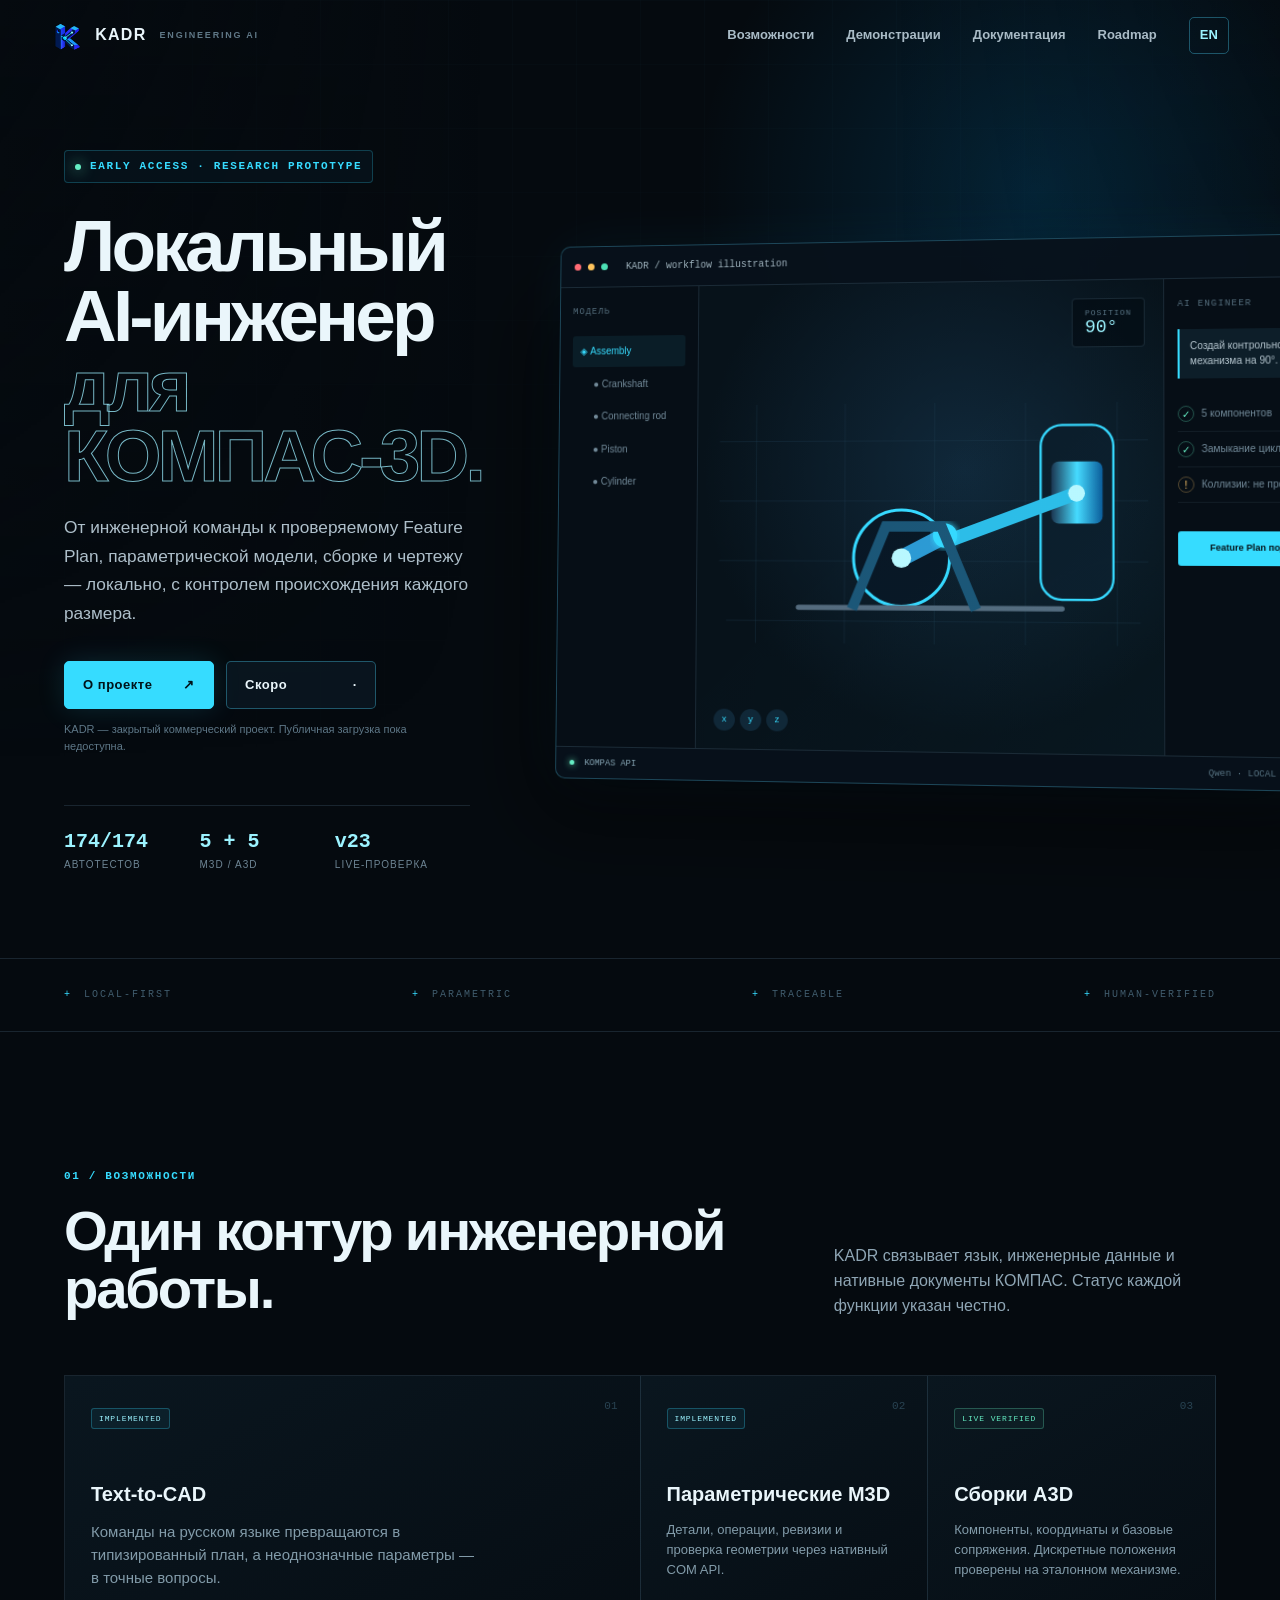
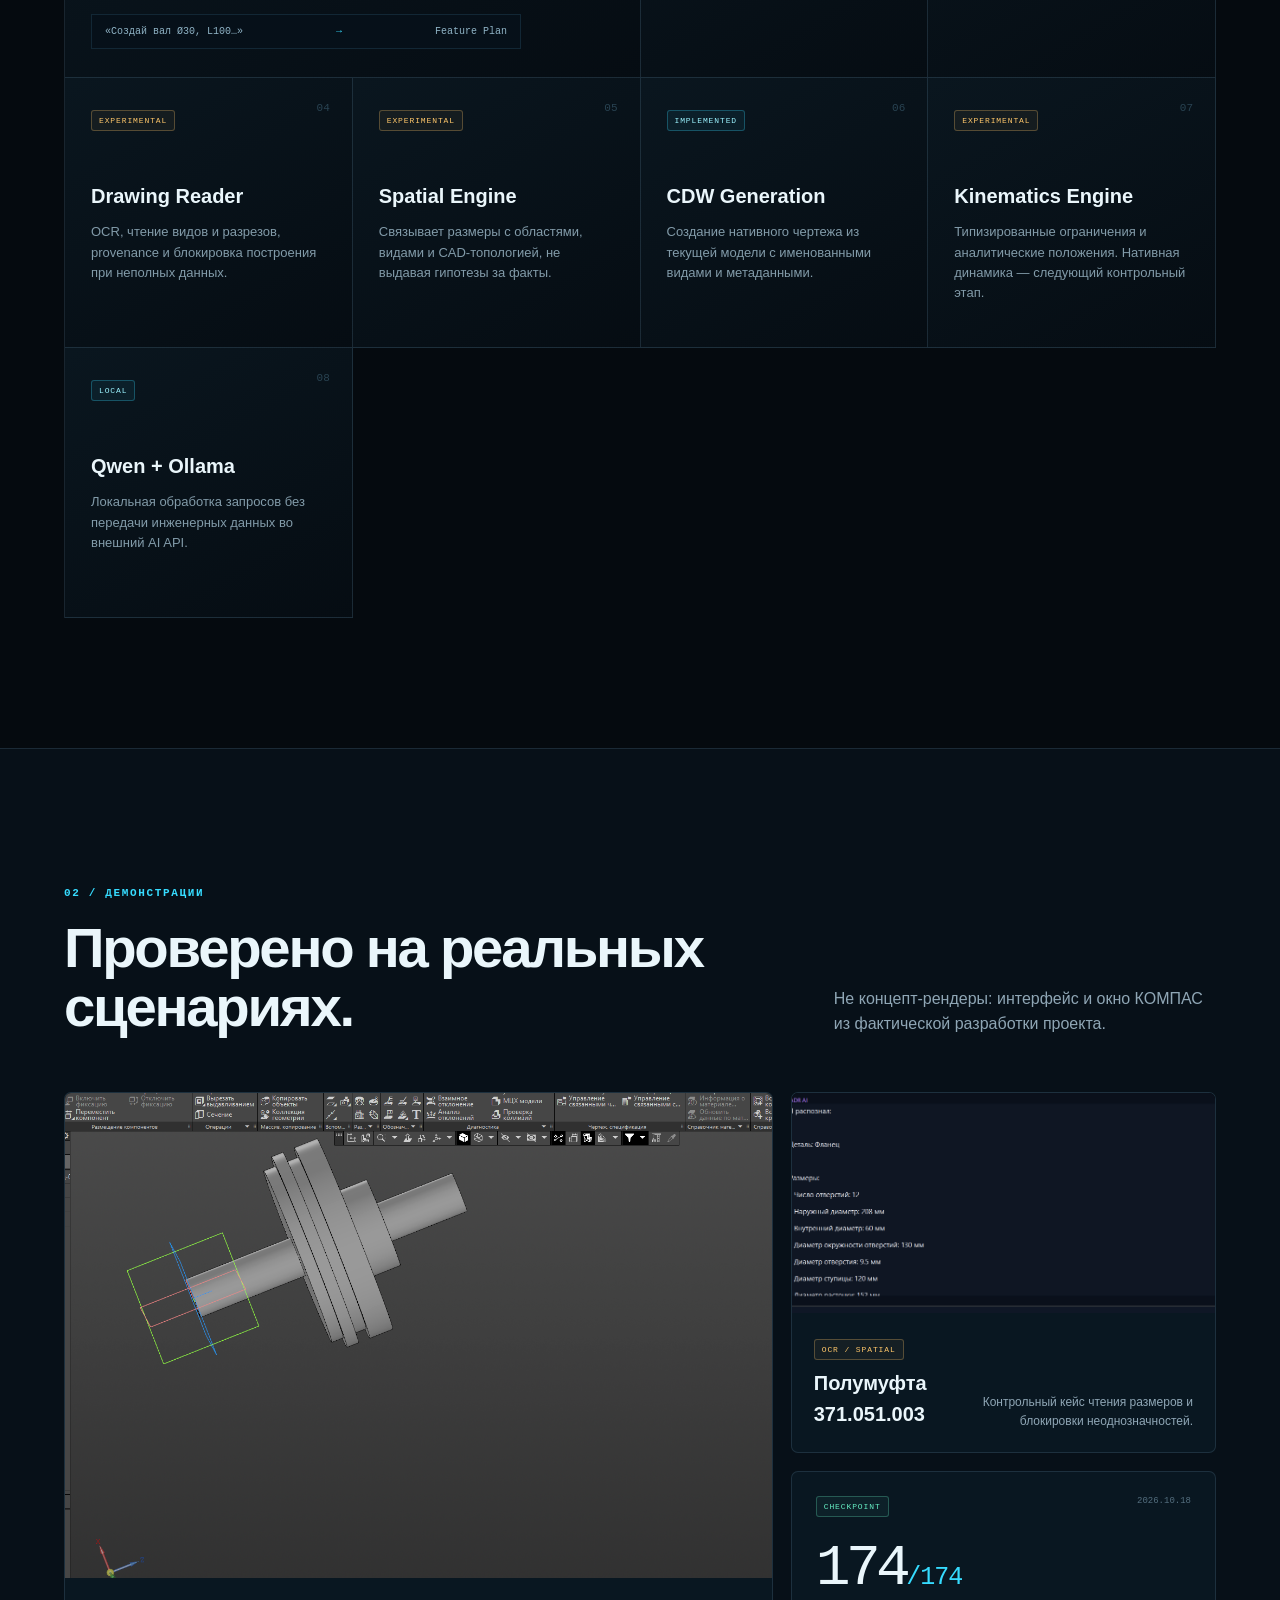
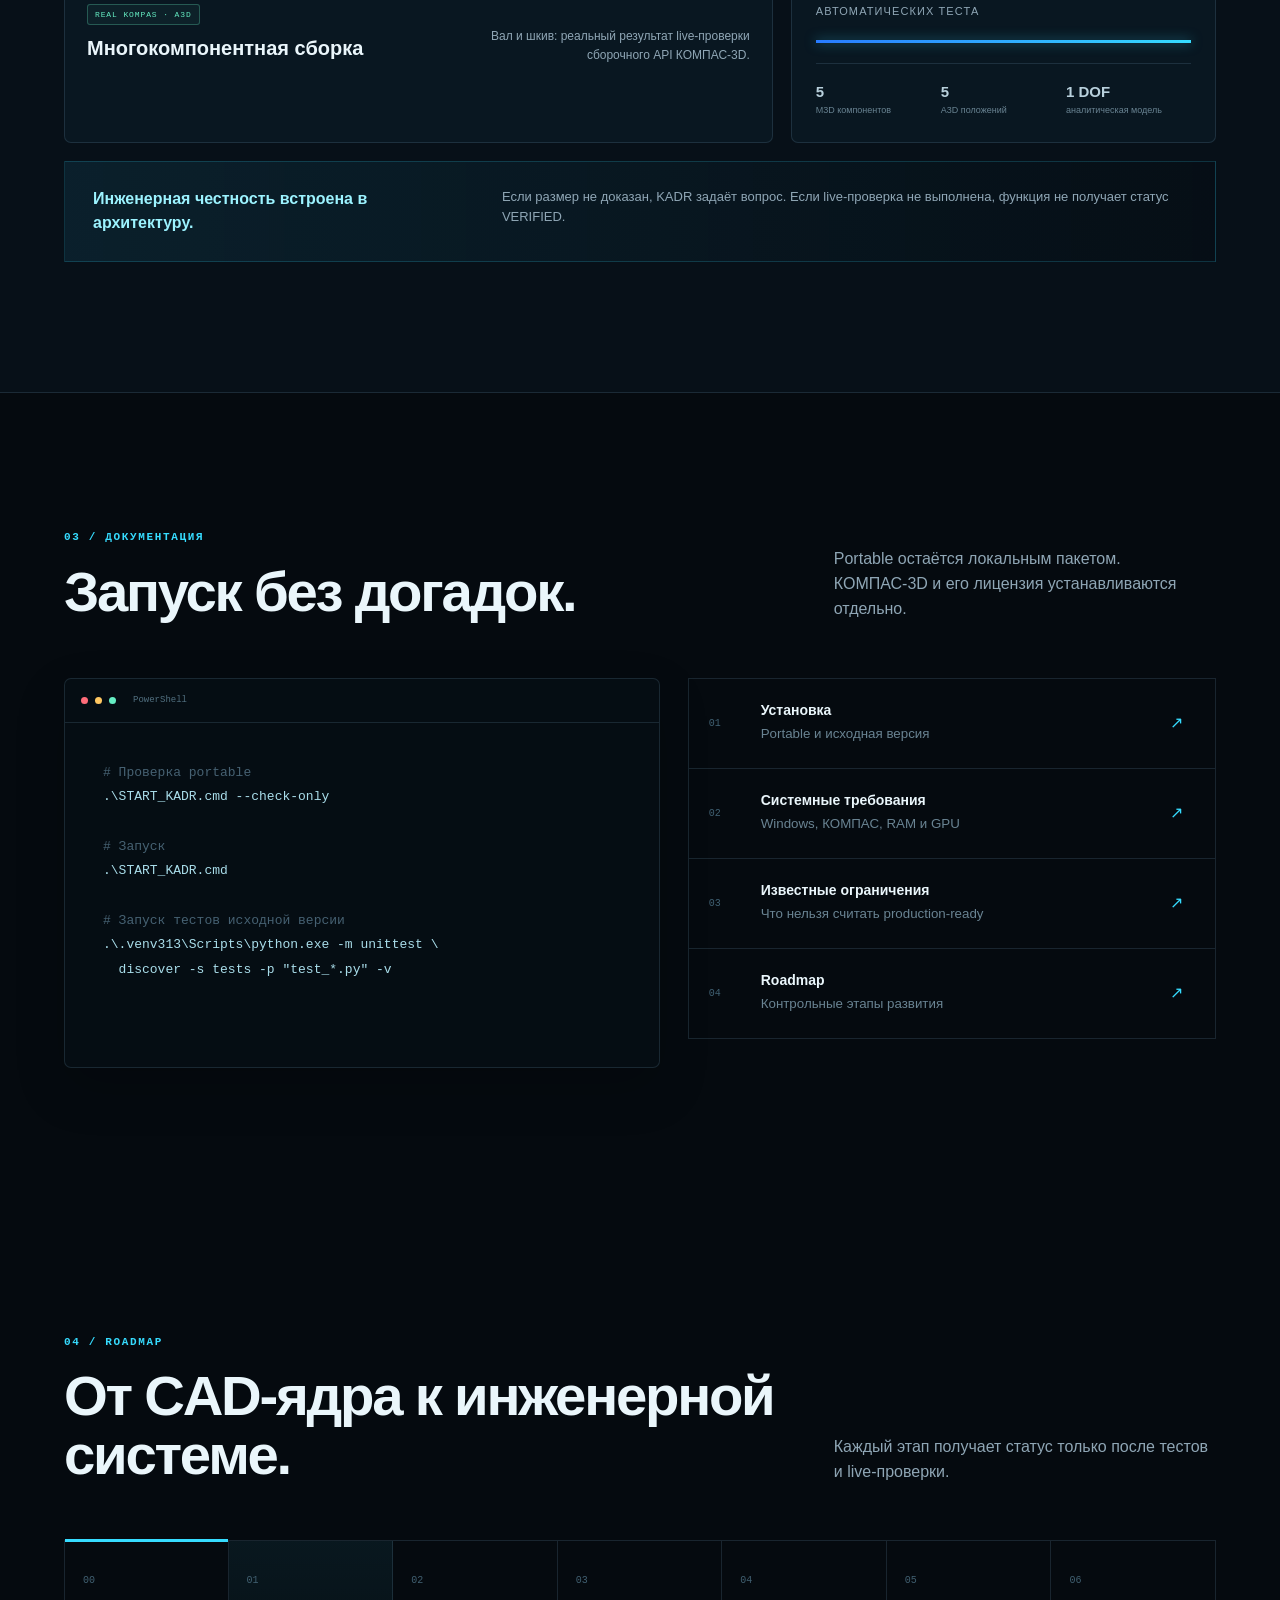
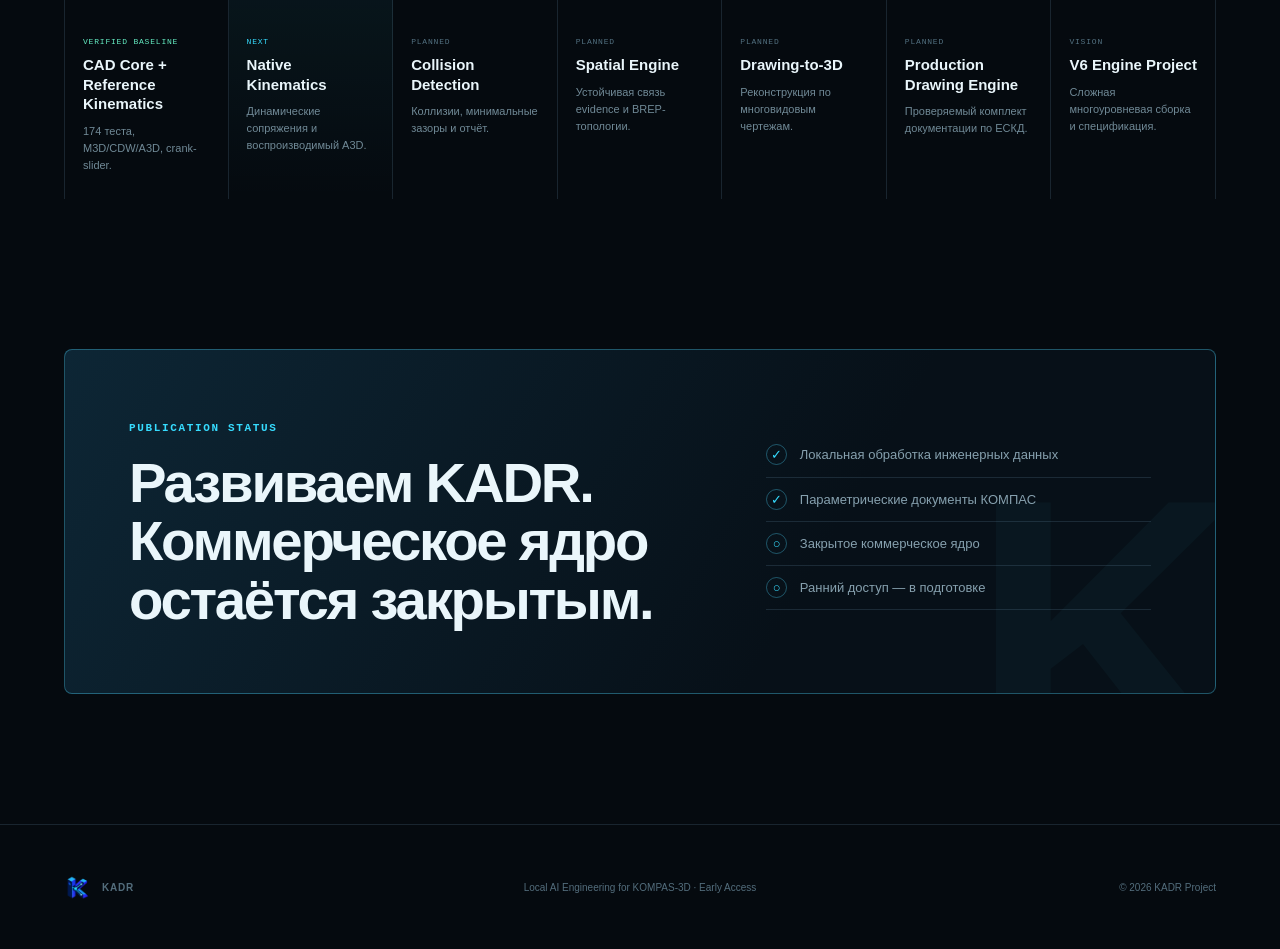
==== commit 277dd222: "Normalize website text files" ====
--- a/website/index.html
+++ b/website/index.html
@@ -180,4 +180,3 @@
   <script src="app.js" defer></script>
 </body>
 </html>
-
--- a/website/styles.css
+++ b/website/styles.css
@@ -1,139 +1,138 @@
-:root {
-  --bg: #050a0f;
-  --bg-soft: #08121b;
-  --panel: #0b1721;
-  --panel-2: #0f1f2b;
-  --line: rgba(132, 182, 210, .16);
-  --line-strong: rgba(76, 218, 255, .34);
-  --text: #eaf6fb;
-  --muted: #8fa6b5;
-  --cyan: #36dcff;
-  --cyan-soft: #9cf3ff;
-  --blue: #287bff;
-  --green: #65edc3;
-  --amber: #ffc76a;
-  --max: 1440px;
-  color-scheme: dark;
-  font-family: Inter, "Segoe UI", Arial, sans-serif;
-}
-
-* { box-sizing: border-box; }
-html { scroll-behavior: smooth; }
-body { margin: 0; color: var(--text); background: var(--bg); font-size: 16px; line-height: 1.55; overflow-x: hidden; }
-a { color: inherit; text-decoration: none; }
-img { max-width: 100%; display: block; }
-button { font: inherit; }
-.skip-link { position: fixed; left: 16px; top: -80px; z-index: 100; padding: 10px 14px; color: #001018; background: var(--cyan); border-radius: 6px; }
-.skip-link:focus { top: 16px; }
-
-.site-header { position: fixed; inset: 0 0 auto; z-index: 50; height: 72px; padding: 0 clamp(22px, 4vw, 72px); display: flex; align-items: center; justify-content: space-between; border-bottom: 1px solid transparent; transition: .25s ease; }
-.site-header.scrolled { background: rgba(5, 10, 15, .83); backdrop-filter: blur(18px); border-color: var(--line); }
-.brand { display: inline-flex; align-items: center; gap: 10px; font-weight: 800; letter-spacing: .08em; }
-.brand img { object-fit: contain; }
-.brand small { margin-left: 3px; color: #607887; font-size: 9px; letter-spacing: .2em; }
-.nav { display: flex; align-items: center; gap: clamp(18px, 2.5vw, 40px); color: #a9bbc6; font-size: 13px; font-weight: 600; }
-.nav a { transition: color .2s ease; }
-.nav a:hover, .nav a:focus-visible { color: var(--cyan); }
-.nav .lang { padding: 7px 10px; border: 1px solid var(--line-strong); border-radius: 5px; color: var(--cyan-soft); }
-.menu-button { display: none; width: 40px; height: 40px; border: 1px solid var(--line); background: var(--panel); border-radius: 7px; }
-.menu-button span { display: block; width: 18px; height: 1px; margin: 5px auto; background: var(--text); }
-
-.hero { min-height: 850px; position: relative; isolation: isolate; padding: 150px max(5vw, calc((100vw - var(--max)) / 2)) 85px; display: grid; grid-template-columns: minmax(390px, .82fr) minmax(620px, 1.35fr); gap: clamp(42px, 6vw, 100px); align-items: center; overflow: hidden; }
-.hero::before { content: ""; position: absolute; inset: -20% -10% auto auto; width: 58vw; height: 60vw; border-radius: 50%; background: radial-gradient(circle, rgba(0, 167, 255, .16), rgba(0, 0, 0, 0) 64%); z-index: -2; }
-.hero-grid { position: absolute; inset: 0; opacity: .27; z-index: -3; background-image: linear-gradient(rgba(63, 128, 160, .11) 1px, transparent 1px), linear-gradient(90deg, rgba(63, 128, 160, .11) 1px, transparent 1px); background-size: 64px 64px; mask-image: linear-gradient(to bottom, #000, transparent 80%); }
-.hero-grid::after { content: ""; position: absolute; inset: 0; background: linear-gradient(90deg, var(--bg) 0%, transparent 38%, transparent 70%, var(--bg) 100%); }
-.eyebrow, .kicker { color: var(--cyan); font-family: Consolas, "Cascadia Mono", monospace; font-size: 11px; font-weight: 700; letter-spacing: .15em; text-transform: uppercase; }
-.eyebrow { display: inline-flex; align-items: center; gap: 9px; padding: 7px 10px; border: 1px solid rgba(54, 220, 255, .23); background: rgba(8, 25, 36, .55); border-radius: 4px; }
-.live-dot { width: 6px; height: 6px; border-radius: 50%; background: var(--green); box-shadow: 0 0 14px var(--green); }
-h1 { max-width: 780px; margin: 28px 0 22px; font-size: clamp(50px, 5.7vw, 88px); line-height: .96; letter-spacing: -.052em; font-weight: 720; }
-h1 span { color: transparent; -webkit-text-stroke: 1px rgba(155, 238, 255, .76); }
-.lead { max-width: 650px; margin: 0; color: #aebfca; font-size: clamp(17px, 1.35vw, 21px); line-height: 1.65; }
-.hero-actions { margin-top: 34px; display: flex; gap: 12px; flex-wrap: wrap; }
-.button { min-width: 150px; height: 48px; padding: 0 18px; display: inline-flex; align-items: center; justify-content: space-between; gap: 22px; border-radius: 5px; border: 1px solid var(--line-strong); font-size: 13px; font-weight: 700; letter-spacing: .04em; }
-.button.primary { color: #001219; background: var(--cyan); border-color: var(--cyan); box-shadow: 0 0 28px rgba(54, 220, 255, .14); }
-.button.secondary { background: rgba(12, 27, 38, .7); }
-.button:hover { transform: translateY(-2px); }
-.button-note { max-width: 450px; margin: 12px 0 0; color: #5e7787; font-size: 11px; }
-.hero-metrics { margin-top: 50px; display: grid; grid-template-columns: repeat(3, 1fr); border-top: 1px solid var(--line); }
-.hero-metrics div { padding: 20px 16px 0 0; display: flex; flex-direction: column; }
-.hero-metrics strong { color: var(--cyan-soft); font-family: Consolas, monospace; font-size: 20px; }
-.hero-metrics span { color: #6e8594; font-size: 10px; letter-spacing: .11em; text-transform: uppercase; }
-
-.hero-visual { perspective: 1600px; }
-.app-shell { width: 100%; min-width: 820px; overflow: hidden; background: rgba(7, 17, 26, .93); border: 1px solid rgba(80, 198, 236, .3); border-radius: 10px; box-shadow: -30px 50px 90px rgba(0, 0, 0, .47), 0 0 60px rgba(24, 169, 238, .07); transform: rotateY(-6deg) rotateX(2deg); transform-origin: center; }
-.app-topbar { height: 42px; padding: 0 14px; display: flex; align-items: center; gap: 7px; border-bottom: 1px solid var(--line); color: #65808f; font: 10px Consolas, monospace; }
-.app-topbar > span { width: 7px; height: 7px; border-radius: 50%; background: #233947; }.app-topbar > span:nth-child(1){background:#ff6b75}.app-topbar > span:nth-child(2){background:#ffc45c}.app-topbar > span:nth-child(3){background:#4de0b5}
-.app-topbar b { margin-left: 12px; color: #9eb2bd; font-weight: 500; }.app-topbar em { margin-left: auto; color: var(--green); font-style: normal; letter-spacing: .12em; }
-.app-body { height: 470px; display: grid; grid-template-columns: 145px minmax(380px, 1fr) 205px; }
-.model-tree, .ai-panel { padding: 20px 13px; background: rgba(6, 13, 20, .65); font-size: 10px; color: #718998; }
-.model-tree { border-right: 1px solid var(--line); }.ai-panel { border-left: 1px solid var(--line); }
-.model-tree small, .ai-panel small { display: block; margin-bottom: 20px; font: 9px Consolas, monospace; letter-spacing: .13em; color: #546d7c; }
-.tree-item { margin: 2px 0; padding: 8px 8px; border-radius: 3px; white-space: nowrap; }.tree-item.indent { padding-left: 22px; }.tree-item.active { color: var(--cyan); background: rgba(54, 220, 255, .07); }
-.viewport { position: relative; overflow: hidden; background: radial-gradient(circle at 58% 40%, #10283a, #07121a 68%); }
-.viewport::after { content: ""; position: absolute; inset: 0; background: linear-gradient(135deg, transparent 40%, rgba(54, 220, 255, .025)); pointer-events: none; }
-.viewport svg { width: 100%; height: 100%; }.cad-grid path { stroke: #234055; stroke-width: 1; opacity: .45; fill: none; }.rod { stroke: #2cbde8; stroke-width: 18; stroke-linecap: round; }.crank { stroke: #2c9ad4; stroke-width: 22; stroke-linecap: round; }
-.axis { position: absolute; left: 18px; bottom: 18px; display: flex; gap: 5px; }.axis i { width: 22px; height: 22px; border-radius: 50%; display: grid; place-items: center; background: #102737; color: var(--cyan); font: 9px Consolas, monospace; }
-.viewport-label { position: absolute; right: 18px; top: 18px; padding: 9px 12px; background: rgba(3, 12, 19, .7); border: 1px solid var(--line); border-radius: 4px; display: flex; flex-direction: column; }.viewport-label span { color: #587484; font: 8px Consolas, monospace; letter-spacing: .12em; }.viewport-label strong { color: var(--cyan-soft); font: 18px Consolas, monospace; }
-.ai-bubble { padding: 10px; margin-bottom: 18px; border-left: 2px solid var(--cyan); color: #b6c6cf; background: #0d1e29; line-height: 1.45; }.plan-line { display: flex; align-items: center; gap: 7px; padding: 9px 0; border-bottom: 1px solid rgba(128, 176, 200, .09); }.plan-line i { width: 16px; height: 16px; display: grid; place-items: center; border-radius: 50%; font-style: normal; }.plan-line.ok i { color: var(--green); border: 1px solid rgba(101, 237, 195, .3); }.plan-line.warn i { color: var(--amber); border: 1px solid rgba(255, 199, 106, .3); }.ai-panel button { width: 100%; margin-top: 28px; padding: 10px; color: #06141b; background: var(--cyan); border: 0; border-radius: 3px; font-size: 9px; font-weight: 800; }
-.app-status { height: 32px; padding: 0 14px; display: flex; align-items: center; gap: 24px; border-top: 1px solid var(--line); color: #557181; font: 9px Consolas, monospace; }.app-status span:first-child { margin-right: auto; color: #85a4b4; }.app-status i { display: inline-block; width: 5px; height: 5px; margin-right: 5px; background: var(--green); border-radius: 50%; box-shadow: 0 0 7px var(--green); }
-
-.signal-strip { min-height: 74px; padding: 0 max(5vw, calc((100vw - var(--max)) / 2)); display: flex; align-items: center; justify-content: space-between; gap: 30px; border-block: 1px solid var(--line); color: #405c6d; font: 10px Consolas, monospace; letter-spacing: .2em; overflow: hidden; }
-.signal-strip span::before { content: "+"; margin-right: 12px; color: var(--cyan); }
-.section { max-width: var(--max); margin: 0 auto; padding: 130px 5vw; }
-.section-heading { margin-bottom: 56px; display: grid; grid-template-columns: 1.3fr .7fr; gap: 60px; align-items: end; }
-.section-heading h2, .publication h2 { margin: 15px 0 0; font-size: clamp(36px, 4.4vw, 64px); line-height: 1.04; letter-spacing: -.04em; }
-.section-heading p { max-width: 480px; margin: 0; color: var(--muted); }
-.capability-grid { display: grid; grid-template-columns: repeat(4, 1fr); border-top: 1px solid var(--line); border-left: 1px solid var(--line); }
-.capability { min-height: 270px; position: relative; padding: 28px 26px; border-right: 1px solid var(--line); border-bottom: 1px solid var(--line); background: linear-gradient(150deg, rgba(14, 32, 44, .57), rgba(6, 14, 21, .6)); transition: .25s ease; }
-.capability:hover { z-index: 2; border-color: var(--line-strong); background: #0b1a25; transform: translateY(-3px); box-shadow: 0 18px 40px rgba(0, 0, 0, .23); }
-.capability.feature { grid-column: span 2; }
-.capability > b { position: absolute; right: 22px; top: 24px; color: #294352; font: 11px Consolas, monospace; }
-.capability h3 { margin: 50px 0 10px; font-size: 20px; }.capability p { max-width: 390px; margin: 0; color: #829ba9; font-size: 13px; }.capability.feature p { font-size: 15px; }
-.status { display: inline-flex; align-items: center; min-height: 21px; padding: 0 7px; border: 1px solid; border-radius: 3px; font: 8px Consolas, monospace; letter-spacing: .11em; }.status.implemented { color: var(--cyan-soft); border-color: rgba(54, 220, 255, .28); background: rgba(54, 220, 255, .06); }.status.verified { color: var(--green); border-color: rgba(101, 237, 195, .28); background: rgba(101, 237, 195, .05); }.status.experimental { color: var(--amber); border-color: rgba(255, 199, 106, .28); background: rgba(255, 199, 106, .05); }
-.mini-command { max-width: 430px; margin-top: 25px; padding: 11px 13px; display: flex; align-items: center; justify-content: space-between; gap: 15px; color: #8fb3c5; background: #061019; border: 1px solid rgba(84, 164, 200, .16); font: 10px Consolas, monospace; }.mini-command i { color: var(--cyan); font-style: normal; }
-
-.demos { max-width: none; padding-inline: max(5vw, calc((100vw - var(--max)) / 2)); background: #071018; border-block: 1px solid var(--line); }
-.demo-grid { display: grid; grid-template-columns: 1.25fr .75fr; gap: 18px; }.demo-card { margin: 0; overflow: hidden; border: 1px solid var(--line); border-radius: 7px; background: #091721; }.demo-card.wide { grid-row: span 2; }.image-frame { height: 485px; overflow: hidden; background: #03090e; }.image-frame img { width: 100%; height: 100%; object-fit: cover; object-position: center; filter: saturate(.77) contrast(1.04); transition: transform .7s ease, filter .5s ease; }.image-frame img.focus-assembly { transform: scale(1.15); transform-origin: 60% 45%; }.image-frame.contain { height: 220px; }.image-frame.contain img { object-fit: cover; object-position: left center; }.demo-card:hover img { transform: scale(1.015); filter: saturate(.95) contrast(1.03); }.demo-card:hover img.focus-assembly { transform: scale(1.18); }
-.demo-card figcaption { padding: 22px; display: flex; justify-content: space-between; gap: 24px; align-items: end; }.demo-card h3 { margin: 8px 0 0; font-size: 20px; }.demo-card figcaption p { max-width: 300px; margin: 0; color: var(--muted); font-size: 12px; text-align: right; }
-.data-card { padding: 24px; }.data-top { display: flex; justify-content: space-between; color: #546e7e; font: 9px Consolas, monospace; }.big-number { display: block; margin-top: 23px; font: 58px/1 Consolas, monospace; letter-spacing: -.08em; color: var(--text); }.big-number span { color: var(--cyan); font-size: 25px; letter-spacing: -.04em; }.data-card > p { margin: 5px 0 20px; color: var(--muted); font-size: 11px; text-transform: uppercase; letter-spacing: .1em; }.bar { height: 3px; margin-bottom: 20px; background: #152c3b; }.bar i { display: block; width: 100%; height: 100%; background: linear-gradient(90deg, var(--blue), var(--cyan)); box-shadow: 0 0 12px rgba(54, 220, 255, .5); }.data-card ul { margin: 0; padding: 0; display: grid; grid-template-columns: repeat(3, 1fr); list-style: none; border-top: 1px solid var(--line); }.data-card li { padding-top: 16px; color: #698392; font-size: 9px; }.data-card li b { display: block; color: #b8d0dc; font-size: 15px; }
-.truth-banner { margin-top: 18px; padding: 25px 28px; display: grid; grid-template-columns: .7fr 1.3fr; gap: 40px; border: 1px solid rgba(54, 220, 255, .18); background: linear-gradient(90deg, rgba(17, 68, 88, .3), rgba(5, 13, 20, .6)); }.truth-banner strong { color: var(--cyan-soft); }.truth-banner span { color: var(--muted); font-size: 13px; }
-
-.docs-layout { display: grid; grid-template-columns: 1.06fr .94fr; gap: 28px; }.terminal { min-height: 390px; overflow: hidden; border: 1px solid var(--line); border-radius: 7px; background: #050d13; box-shadow: 0 20px 50px rgba(0, 0, 0, .18); }.terminal-bar { height: 44px; padding: 0 16px; display: flex; align-items: center; gap: 7px; border-bottom: 1px solid var(--line); }.terminal-bar i { width: 7px; height: 7px; border-radius: 50%; background: #2d4553; }.terminal-bar i:first-child { background: #ff6c79; }.terminal-bar i:nth-child(2) { background: #ffc761; }.terminal-bar i:nth-child(3) { background: var(--green); }.terminal-bar span { margin-left: 10px; color: #527080; font: 9px Consolas, monospace; }.terminal pre { margin: 0; padding: 38px; color: #a9ddea; font: 13px/1.9 Consolas, "Cascadia Mono", monospace; white-space: pre-wrap; }.terminal .muted { color: #466172; }
-.doc-links { display: flex; flex-direction: column; border-top: 1px solid var(--line); }.doc-links a { min-height: 90px; padding: 16px 20px; display: grid; grid-template-columns: 38px 1fr 25px; align-items: center; gap: 14px; border: 1px solid var(--line); border-top: 0; transition: .2s ease; }.doc-links a:hover { background: #0b1a24; border-color: var(--line-strong); }.doc-links > a > span { color: #406173; font: 10px Consolas, monospace; }.doc-links strong { display: block; font-size: 14px; }.doc-links small { color: #698392; }.doc-links b { color: var(--cyan); font-weight: 400; }
-
-.roadmap-section { padding-bottom: 80px; }.roadmap { margin: 0; padding: 0; display: grid; grid-template-columns: repeat(7, 1fr); list-style: none; border-top: 1px solid var(--line); }.roadmap li { min-height: 245px; position: relative; padding: 25px 18px; border-right: 1px solid var(--line); }.roadmap li:first-child { border-left: 1px solid var(--line); }.roadmap li::before { content: ""; position: absolute; left: 0; top: -2px; width: 0; height: 3px; background: var(--cyan); transition: width .35s ease; }.roadmap li:hover::before, .roadmap li.done::before { width: 100%; }.roadmap li.next { background: linear-gradient(to bottom, rgba(54, 220, 255, .065), transparent); }.roadmap li > span { color: #416071; font: 10px Consolas, monospace; }.roadmap li small { display: block; margin-top: 46px; color: #537181; font: 8px Consolas, monospace; letter-spacing: .1em; }.roadmap li.done small { color: var(--green); }.roadmap li.next small { color: var(--cyan); }.roadmap h3 { margin: 9px 0; font-size: 15px; line-height: 1.3; }.roadmap p { margin: 0; color: #708996; font-size: 11px; }
-
-.publication { padding-top: 70px; }.publication-card { position: relative; overflow: hidden; padding: clamp(35px, 5vw, 72px); display: grid; grid-template-columns: 1.2fr .8fr; gap: 60px; align-items: center; border: 1px solid var(--line-strong); border-radius: 8px; background: linear-gradient(120deg, #0d2635, #071018 65%); }.publication-card::after { content: "K"; position: absolute; right: -30px; bottom: -130px; color: rgba(54, 220, 255, .035); font-size: 380px; font-weight: 900; line-height: 1; }.publication-checks { position: relative; z-index: 2; }.publication-checks p { margin: 0; padding: 11px 0; border-bottom: 1px solid var(--line); color: #86a0ae; font-size: 13px; }.publication-checks i { display: inline-grid; width: 21px; height: 21px; margin-right: 9px; place-items: center; border: 1px solid var(--line-strong); border-radius: 50%; color: var(--cyan); font-style: normal; }
-
-footer { max-width: var(--max); min-height: 125px; margin: 0 auto; padding: 0 5vw; display: grid; grid-template-columns: 1fr auto 1fr; gap: 30px; align-items: center; color: #536d7c; font-size: 10px; border-top: 1px solid var(--line); }footer p:last-child { text-align: right; }
-.reveal { opacity: 0; transform: translateY(18px); transition: opacity .7s ease, transform .7s ease; }.reveal.visible { opacity: 1; transform: none; }
-
-.docs-page { max-width: var(--max); min-height: 100vh; margin: 0 auto; padding: 125px 5vw 100px; display: grid; grid-template-columns: 220px minmax(0, 860px); gap: clamp(50px, 8vw, 130px); }
-.docs-sidebar { position: sticky; top: 105px; align-self: start; display: flex; flex-direction: column; padding: 18px 0; border-top: 1px solid var(--line-strong); border-bottom: 1px solid var(--line); }
-.docs-sidebar span { padding: 0 12px 14px; color: var(--cyan); font: 9px Consolas, monospace; letter-spacing: .14em; text-transform: uppercase; }.docs-sidebar a { padding: 9px 12px; color: #6f8998; font-size: 12px; border-left: 1px solid transparent; }.docs-sidebar a:hover { color: var(--text); border-color: var(--cyan); background: rgba(54,220,255,.04); }
-.docs-hero { padding-bottom: 70px; border-bottom: 1px solid var(--line); }.docs-hero h1 { max-width: 820px; margin-top: 18px; font-size: clamp(46px, 6vw, 76px); }.docs-hero p { max-width: 620px; color: var(--muted); font-size: 18px; }
-.docs-content > section { position: relative; padding: 65px 0; border-bottom: 1px solid var(--line); }.docs-content section h2 { margin: 0 0 24px; font-size: 31px; letter-spacing: -.025em; }.docs-content section p, .docs-content li { color: #91a8b5; }.docs-content li { margin: 10px 0; }.docs-content code { padding: 2px 5px; color: var(--cyan-soft); background: #0a1a24; border: 1px solid var(--line); border-radius: 3px; font: 12px Consolas, monospace; }.doc-index { position: absolute; right: 0; top: 70px; color: #2e4b5c; font: 11px Consolas, monospace; }
-.callout { margin-top: 28px; padding: 18px 20px; color: #a3bac6; background: rgba(54,220,255,.055); border-left: 2px solid var(--cyan); font-size: 13px; }.spec-table { border-top: 1px solid var(--line); }.spec-table div { padding: 14px 0; display: grid; grid-template-columns: 150px 1fr; gap: 20px; border-bottom: 1px solid var(--line); }.spec-table b { color: #6e8999; font: 10px Consolas, monospace; text-transform: uppercase; }.spec-table span { color: #aec0ca; font-size: 13px; }.command-list { display: grid; gap: 10px; }.command-list code { padding: 15px; display: block; }.status-legend p { padding: 12px 0; margin: 0; display: flex; align-items: center; gap: 14px; border-bottom: 1px solid var(--line); font-size: 13px; }
-
-@media (max-width: 1180px) {
-  .hero { min-height: auto; grid-template-columns: 1fr; padding-top: 135px; }.hero-copy { max-width: 780px; }.hero-visual { width: 1040px; max-width: 105%; }.app-shell { transform: none; transform-origin: left center; }.capability-grid { grid-template-columns: repeat(2, 1fr); }.roadmap { grid-template-columns: repeat(4, 1fr); }.roadmap li { border-bottom: 1px solid var(--line); }
-}
-
-@media (max-width: 780px) {
-  .site-header { height: 62px; padding-inline: 18px; }.brand small { display: none; }.menu-button { display: block; }.nav { position: absolute; left: 12px; right: 12px; top: 66px; padding: 15px; display: none; flex-direction: column; align-items: stretch; gap: 0; border: 1px solid var(--line); border-radius: 7px; background: rgba(6, 14, 21, .97); backdrop-filter: blur(18px); }.nav.open { display: flex; }.nav a { padding: 12px; }.nav .lang { margin-top: 7px; text-align: center; }
-  .hero { padding: 115px 20px 60px; gap: 48px; }.hero h1 { font-size: clamp(43px, 13vw, 64px); }.hero-metrics { grid-template-columns: repeat(3, minmax(0, 1fr)); }.hero-metrics strong { font-size: 16px; }.hero-visual { width: 840px; max-width: none; transform: scale(.61); transform-origin: left top; margin-bottom: -190px; }.app-shell { min-width: 820px; }
-  .signal-strip { padding: 0 20px; justify-content: flex-start; }.signal-strip span:nth-child(n+3) { display: none; }.section { padding: 90px 20px; }.section-heading { grid-template-columns: 1fr; gap: 20px; margin-bottom: 38px; }.capability-grid { grid-template-columns: 1fr; }.capability.feature { grid-column: auto; }.capability { min-height: 230px; }
-  .demo-grid { grid-template-columns: 1fr; }.demo-card.wide { grid-row: auto; }.image-frame { height: 300px; }.image-frame.contain { height: 210px; }.demo-card figcaption { align-items: start; flex-direction: column; }.demo-card figcaption p { text-align: left; }.truth-banner { grid-template-columns: 1fr; gap: 12px; }
-  .docs-layout { grid-template-columns: 1fr; }.terminal pre { padding: 25px 18px; font-size: 11px; }.roadmap { grid-template-columns: 1fr 1fr; }.roadmap li { min-height: 210px; }.publication-card { grid-template-columns: 1fr; gap: 30px; }.publication-card h2 { font-size: 38px; }
-  footer { grid-template-columns: 1fr; padding-block: 35px; gap: 12px; }footer p { margin: 0; }footer p:last-child { text-align: left; }
-  .docs-page { padding: 100px 20px 70px; grid-template-columns: 1fr; }.docs-sidebar { display: none; }.docs-hero { padding-bottom: 50px; }.docs-content > section { padding: 50px 0; }.doc-index { top: 55px; }.spec-table div { grid-template-columns: 110px 1fr; }.status-legend p { align-items: flex-start; flex-direction: column; gap: 8px; }
-}
-
-@media (max-width: 440px) {
-  .hero-actions { display: grid; }.button { width: 100%; }.hero-metrics span { font-size: 8px; }.hero-visual { transform: scale(.47); margin-bottom: -245px; }.data-card ul { grid-template-columns: 1fr; }.data-card li { display: flex; align-items: baseline; gap: 8px; }.data-card li b { display: inline; }.roadmap { grid-template-columns: 1fr; }.roadmap li { min-height: 175px; }.roadmap li small { margin-top: 28px; }
-}
-
-@media (prefers-reduced-motion: reduce) {
-  html { scroll-behavior: auto; }*, *::before, *::after { animation: none !important; transition-duration: .01ms !important; }.reveal { opacity: 1; transform: none; }
-}
-
+:root {
+  --bg: #050a0f;
+  --bg-soft: #08121b;
+  --panel: #0b1721;
+  --panel-2: #0f1f2b;
+  --line: rgba(132, 182, 210, .16);
+  --line-strong: rgba(76, 218, 255, .34);
+  --text: #eaf6fb;
+  --muted: #8fa6b5;
+  --cyan: #36dcff;
+  --cyan-soft: #9cf3ff;
+  --blue: #287bff;
+  --green: #65edc3;
+  --amber: #ffc76a;
+  --max: 1440px;
+  color-scheme: dark;
+  font-family: Inter, "Segoe UI", Arial, sans-serif;
+}
+
+* { box-sizing: border-box; }
+html { scroll-behavior: smooth; }
+body { margin: 0; color: var(--text); background: var(--bg); font-size: 16px; line-height: 1.55; overflow-x: hidden; }
+a { color: inherit; text-decoration: none; }
+img { max-width: 100%; display: block; }
+button { font: inherit; }
+.skip-link { position: fixed; left: 16px; top: -80px; z-index: 100; padding: 10px 14px; color: #001018; background: var(--cyan); border-radius: 6px; }
+.skip-link:focus { top: 16px; }
+
+.site-header { position: fixed; inset: 0 0 auto; z-index: 50; height: 72px; padding: 0 clamp(22px, 4vw, 72px); display: flex; align-items: center; justify-content: space-between; border-bottom: 1px solid transparent; transition: .25s ease; }
+.site-header.scrolled { background: rgba(5, 10, 15, .83); backdrop-filter: blur(18px); border-color: var(--line); }
+.brand { display: inline-flex; align-items: center; gap: 10px; font-weight: 800; letter-spacing: .08em; }
+.brand img { object-fit: contain; }
+.brand small { margin-left: 3px; color: #607887; font-size: 9px; letter-spacing: .2em; }
+.nav { display: flex; align-items: center; gap: clamp(18px, 2.5vw, 40px); color: #a9bbc6; font-size: 13px; font-weight: 600; }
+.nav a { transition: color .2s ease; }
+.nav a:hover, .nav a:focus-visible { color: var(--cyan); }
+.nav .lang { padding: 7px 10px; border: 1px solid var(--line-strong); border-radius: 5px; color: var(--cyan-soft); }
+.menu-button { display: none; width: 40px; height: 40px; border: 1px solid var(--line); background: var(--panel); border-radius: 7px; }
+.menu-button span { display: block; width: 18px; height: 1px; margin: 5px auto; background: var(--text); }
+
+.hero { min-height: 850px; position: relative; isolation: isolate; padding: 150px max(5vw, calc((100vw - var(--max)) / 2)) 85px; display: grid; grid-template-columns: minmax(390px, .82fr) minmax(620px, 1.35fr); gap: clamp(42px, 6vw, 100px); align-items: center; overflow: hidden; }
+.hero::before { content: ""; position: absolute; inset: -20% -10% auto auto; width: 58vw; height: 60vw; border-radius: 50%; background: radial-gradient(circle, rgba(0, 167, 255, .16), rgba(0, 0, 0, 0) 64%); z-index: -2; }
+.hero-grid { position: absolute; inset: 0; opacity: .27; z-index: -3; background-image: linear-gradient(rgba(63, 128, 160, .11) 1px, transparent 1px), linear-gradient(90deg, rgba(63, 128, 160, .11) 1px, transparent 1px); background-size: 64px 64px; mask-image: linear-gradient(to bottom, #000, transparent 80%); }
+.hero-grid::after { content: ""; position: absolute; inset: 0; background: linear-gradient(90deg, var(--bg) 0%, transparent 38%, transparent 70%, var(--bg) 100%); }
+.eyebrow, .kicker { color: var(--cyan); font-family: Consolas, "Cascadia Mono", monospace; font-size: 11px; font-weight: 700; letter-spacing: .15em; text-transform: uppercase; }
+.eyebrow { display: inline-flex; align-items: center; gap: 9px; padding: 7px 10px; border: 1px solid rgba(54, 220, 255, .23); background: rgba(8, 25, 36, .55); border-radius: 4px; }
+.live-dot { width: 6px; height: 6px; border-radius: 50%; background: var(--green); box-shadow: 0 0 14px var(--green); }
+h1 { max-width: 780px; margin: 28px 0 22px; font-size: clamp(50px, 5.7vw, 88px); line-height: .96; letter-spacing: -.052em; font-weight: 720; }
+h1 span { color: transparent; -webkit-text-stroke: 1px rgba(155, 238, 255, .76); }
+.lead { max-width: 650px; margin: 0; color: #aebfca; font-size: clamp(17px, 1.35vw, 21px); line-height: 1.65; }
+.hero-actions { margin-top: 34px; display: flex; gap: 12px; flex-wrap: wrap; }
+.button { min-width: 150px; height: 48px; padding: 0 18px; display: inline-flex; align-items: center; justify-content: space-between; gap: 22px; border-radius: 5px; border: 1px solid var(--line-strong); font-size: 13px; font-weight: 700; letter-spacing: .04em; }
+.button.primary { color: #001219; background: var(--cyan); border-color: var(--cyan); box-shadow: 0 0 28px rgba(54, 220, 255, .14); }
+.button.secondary { background: rgba(12, 27, 38, .7); }
+.button:hover { transform: translateY(-2px); }
+.button-note { max-width: 450px; margin: 12px 0 0; color: #5e7787; font-size: 11px; }
+.hero-metrics { margin-top: 50px; display: grid; grid-template-columns: repeat(3, 1fr); border-top: 1px solid var(--line); }
+.hero-metrics div { padding: 20px 16px 0 0; display: flex; flex-direction: column; }
+.hero-metrics strong { color: var(--cyan-soft); font-family: Consolas, monospace; font-size: 20px; }
+.hero-metrics span { color: #6e8594; font-size: 10px; letter-spacing: .11em; text-transform: uppercase; }
+
+.hero-visual { perspective: 1600px; }
+.app-shell { width: 100%; min-width: 820px; overflow: hidden; background: rgba(7, 17, 26, .93); border: 1px solid rgba(80, 198, 236, .3); border-radius: 10px; box-shadow: -30px 50px 90px rgba(0, 0, 0, .47), 0 0 60px rgba(24, 169, 238, .07); transform: rotateY(-6deg) rotateX(2deg); transform-origin: center; }
+.app-topbar { height: 42px; padding: 0 14px; display: flex; align-items: center; gap: 7px; border-bottom: 1px solid var(--line); color: #65808f; font: 10px Consolas, monospace; }
+.app-topbar > span { width: 7px; height: 7px; border-radius: 50%; background: #233947; }.app-topbar > span:nth-child(1){background:#ff6b75}.app-topbar > span:nth-child(2){background:#ffc45c}.app-topbar > span:nth-child(3){background:#4de0b5}
+.app-topbar b { margin-left: 12px; color: #9eb2bd; font-weight: 500; }.app-topbar em { margin-left: auto; color: var(--green); font-style: normal; letter-spacing: .12em; }
+.app-body { height: 470px; display: grid; grid-template-columns: 145px minmax(380px, 1fr) 205px; }
+.model-tree, .ai-panel { padding: 20px 13px; background: rgba(6, 13, 20, .65); font-size: 10px; color: #718998; }
+.model-tree { border-right: 1px solid var(--line); }.ai-panel { border-left: 1px solid var(--line); }
+.model-tree small, .ai-panel small { display: block; margin-bottom: 20px; font: 9px Consolas, monospace; letter-spacing: .13em; color: #546d7c; }
+.tree-item { margin: 2px 0; padding: 8px 8px; border-radius: 3px; white-space: nowrap; }.tree-item.indent { padding-left: 22px; }.tree-item.active { color: var(--cyan); background: rgba(54, 220, 255, .07); }
+.viewport { position: relative; overflow: hidden; background: radial-gradient(circle at 58% 40%, #10283a, #07121a 68%); }
+.viewport::after { content: ""; position: absolute; inset: 0; background: linear-gradient(135deg, transparent 40%, rgba(54, 220, 255, .025)); pointer-events: none; }
+.viewport svg { width: 100%; height: 100%; }.cad-grid path { stroke: #234055; stroke-width: 1; opacity: .45; fill: none; }.rod { stroke: #2cbde8; stroke-width: 18; stroke-linecap: round; }.crank { stroke: #2c9ad4; stroke-width: 22; stroke-linecap: round; }
+.axis { position: absolute; left: 18px; bottom: 18px; display: flex; gap: 5px; }.axis i { width: 22px; height: 22px; border-radius: 50%; display: grid; place-items: center; background: #102737; color: var(--cyan); font: 9px Consolas, monospace; }
+.viewport-label { position: absolute; right: 18px; top: 18px; padding: 9px 12px; background: rgba(3, 12, 19, .7); border: 1px solid var(--line); border-radius: 4px; display: flex; flex-direction: column; }.viewport-label span { color: #587484; font: 8px Consolas, monospace; letter-spacing: .12em; }.viewport-label strong { color: var(--cyan-soft); font: 18px Consolas, monospace; }
+.ai-bubble { padding: 10px; margin-bottom: 18px; border-left: 2px solid var(--cyan); color: #b6c6cf; background: #0d1e29; line-height: 1.45; }.plan-line { display: flex; align-items: center; gap: 7px; padding: 9px 0; border-bottom: 1px solid rgba(128, 176, 200, .09); }.plan-line i { width: 16px; height: 16px; display: grid; place-items: center; border-radius: 50%; font-style: normal; }.plan-line.ok i { color: var(--green); border: 1px solid rgba(101, 237, 195, .3); }.plan-line.warn i { color: var(--amber); border: 1px solid rgba(255, 199, 106, .3); }.ai-panel button { width: 100%; margin-top: 28px; padding: 10px; color: #06141b; background: var(--cyan); border: 0; border-radius: 3px; font-size: 9px; font-weight: 800; }
+.app-status { height: 32px; padding: 0 14px; display: flex; align-items: center; gap: 24px; border-top: 1px solid var(--line); color: #557181; font: 9px Consolas, monospace; }.app-status span:first-child { margin-right: auto; color: #85a4b4; }.app-status i { display: inline-block; width: 5px; height: 5px; margin-right: 5px; background: var(--green); border-radius: 50%; box-shadow: 0 0 7px var(--green); }
+
+.signal-strip { min-height: 74px; padding: 0 max(5vw, calc((100vw - var(--max)) / 2)); display: flex; align-items: center; justify-content: space-between; gap: 30px; border-block: 1px solid var(--line); color: #405c6d; font: 10px Consolas, monospace; letter-spacing: .2em; overflow: hidden; }
+.signal-strip span::before { content: "+"; margin-right: 12px; color: var(--cyan); }
+.section { max-width: var(--max); margin: 0 auto; padding: 130px 5vw; }
+.section-heading { margin-bottom: 56px; display: grid; grid-template-columns: 1.3fr .7fr; gap: 60px; align-items: end; }
+.section-heading h2, .publication h2 { margin: 15px 0 0; font-size: clamp(36px, 4.4vw, 64px); line-height: 1.04; letter-spacing: -.04em; }
+.section-heading p { max-width: 480px; margin: 0; color: var(--muted); }
+.capability-grid { display: grid; grid-template-columns: repeat(4, 1fr); border-top: 1px solid var(--line); border-left: 1px solid var(--line); }
+.capability { min-height: 270px; position: relative; padding: 28px 26px; border-right: 1px solid var(--line); border-bottom: 1px solid var(--line); background: linear-gradient(150deg, rgba(14, 32, 44, .57), rgba(6, 14, 21, .6)); transition: .25s ease; }
+.capability:hover { z-index: 2; border-color: var(--line-strong); background: #0b1a25; transform: translateY(-3px); box-shadow: 0 18px 40px rgba(0, 0, 0, .23); }
+.capability.feature { grid-column: span 2; }
+.capability > b { position: absolute; right: 22px; top: 24px; color: #294352; font: 11px Consolas, monospace; }
+.capability h3 { margin: 50px 0 10px; font-size: 20px; }.capability p { max-width: 390px; margin: 0; color: #829ba9; font-size: 13px; }.capability.feature p { font-size: 15px; }
+.status { display: inline-flex; align-items: center; min-height: 21px; padding: 0 7px; border: 1px solid; border-radius: 3px; font: 8px Consolas, monospace; letter-spacing: .11em; }.status.implemented { color: var(--cyan-soft); border-color: rgba(54, 220, 255, .28); background: rgba(54, 220, 255, .06); }.status.verified { color: var(--green); border-color: rgba(101, 237, 195, .28); background: rgba(101, 237, 195, .05); }.status.experimental { color: var(--amber); border-color: rgba(255, 199, 106, .28); background: rgba(255, 199, 106, .05); }
+.mini-command { max-width: 430px; margin-top: 25px; padding: 11px 13px; display: flex; align-items: center; justify-content: space-between; gap: 15px; color: #8fb3c5; background: #061019; border: 1px solid rgba(84, 164, 200, .16); font: 10px Consolas, monospace; }.mini-command i { color: var(--cyan); font-style: normal; }
+
+.demos { max-width: none; padding-inline: max(5vw, calc((100vw - var(--max)) / 2)); background: #071018; border-block: 1px solid var(--line); }
+.demo-grid { display: grid; grid-template-columns: 1.25fr .75fr; gap: 18px; }.demo-card { margin: 0; overflow: hidden; border: 1px solid var(--line); border-radius: 7px; background: #091721; }.demo-card.wide { grid-row: span 2; }.image-frame { height: 485px; overflow: hidden; background: #03090e; }.image-frame img { width: 100%; height: 100%; object-fit: cover; object-position: center; filter: saturate(.77) contrast(1.04); transition: transform .7s ease, filter .5s ease; }.image-frame img.focus-assembly { transform: scale(1.15); transform-origin: 60% 45%; }.image-frame.contain { height: 220px; }.image-frame.contain img { object-fit: cover; object-position: left center; }.demo-card:hover img { transform: scale(1.015); filter: saturate(.95) contrast(1.03); }.demo-card:hover img.focus-assembly { transform: scale(1.18); }
+.demo-card figcaption { padding: 22px; display: flex; justify-content: space-between; gap: 24px; align-items: end; }.demo-card h3 { margin: 8px 0 0; font-size: 20px; }.demo-card figcaption p { max-width: 300px; margin: 0; color: var(--muted); font-size: 12px; text-align: right; }
+.data-card { padding: 24px; }.data-top { display: flex; justify-content: space-between; color: #546e7e; font: 9px Consolas, monospace; }.big-number { display: block; margin-top: 23px; font: 58px/1 Consolas, monospace; letter-spacing: -.08em; color: var(--text); }.big-number span { color: var(--cyan); font-size: 25px; letter-spacing: -.04em; }.data-card > p { margin: 5px 0 20px; color: var(--muted); font-size: 11px; text-transform: uppercase; letter-spacing: .1em; }.bar { height: 3px; margin-bottom: 20px; background: #152c3b; }.bar i { display: block; width: 100%; height: 100%; background: linear-gradient(90deg, var(--blue), var(--cyan)); box-shadow: 0 0 12px rgba(54, 220, 255, .5); }.data-card ul { margin: 0; padding: 0; display: grid; grid-template-columns: repeat(3, 1fr); list-style: none; border-top: 1px solid var(--line); }.data-card li { padding-top: 16px; color: #698392; font-size: 9px; }.data-card li b { display: block; color: #b8d0dc; font-size: 15px; }
+.truth-banner { margin-top: 18px; padding: 25px 28px; display: grid; grid-template-columns: .7fr 1.3fr; gap: 40px; border: 1px solid rgba(54, 220, 255, .18); background: linear-gradient(90deg, rgba(17, 68, 88, .3), rgba(5, 13, 20, .6)); }.truth-banner strong { color: var(--cyan-soft); }.truth-banner span { color: var(--muted); font-size: 13px; }
+
+.docs-layout { display: grid; grid-template-columns: 1.06fr .94fr; gap: 28px; }.terminal { min-height: 390px; overflow: hidden; border: 1px solid var(--line); border-radius: 7px; background: #050d13; box-shadow: 0 20px 50px rgba(0, 0, 0, .18); }.terminal-bar { height: 44px; padding: 0 16px; display: flex; align-items: center; gap: 7px; border-bottom: 1px solid var(--line); }.terminal-bar i { width: 7px; height: 7px; border-radius: 50%; background: #2d4553; }.terminal-bar i:first-child { background: #ff6c79; }.terminal-bar i:nth-child(2) { background: #ffc761; }.terminal-bar i:nth-child(3) { background: var(--green); }.terminal-bar span { margin-left: 10px; color: #527080; font: 9px Consolas, monospace; }.terminal pre { margin: 0; padding: 38px; color: #a9ddea; font: 13px/1.9 Consolas, "Cascadia Mono", monospace; white-space: pre-wrap; }.terminal .muted { color: #466172; }
+.doc-links { display: flex; flex-direction: column; border-top: 1px solid var(--line); }.doc-links a { min-height: 90px; padding: 16px 20px; display: grid; grid-template-columns: 38px 1fr 25px; align-items: center; gap: 14px; border: 1px solid var(--line); border-top: 0; transition: .2s ease; }.doc-links a:hover { background: #0b1a24; border-color: var(--line-strong); }.doc-links > a > span { color: #406173; font: 10px Consolas, monospace; }.doc-links strong { display: block; font-size: 14px; }.doc-links small { color: #698392; }.doc-links b { color: var(--cyan); font-weight: 400; }
+
+.roadmap-section { padding-bottom: 80px; }.roadmap { margin: 0; padding: 0; display: grid; grid-template-columns: repeat(7, 1fr); list-style: none; border-top: 1px solid var(--line); }.roadmap li { min-height: 245px; position: relative; padding: 25px 18px; border-right: 1px solid var(--line); }.roadmap li:first-child { border-left: 1px solid var(--line); }.roadmap li::before { content: ""; position: absolute; left: 0; top: -2px; width: 0; height: 3px; background: var(--cyan); transition: width .35s ease; }.roadmap li:hover::before, .roadmap li.done::before { width: 100%; }.roadmap li.next { background: linear-gradient(to bottom, rgba(54, 220, 255, .065), transparent); }.roadmap li > span { color: #416071; font: 10px Consolas, monospace; }.roadmap li small { display: block; margin-top: 46px; color: #537181; font: 8px Consolas, monospace; letter-spacing: .1em; }.roadmap li.done small { color: var(--green); }.roadmap li.next small { color: var(--cyan); }.roadmap h3 { margin: 9px 0; font-size: 15px; line-height: 1.3; }.roadmap p { margin: 0; color: #708996; font-size: 11px; }
+
+.publication { padding-top: 70px; }.publication-card { position: relative; overflow: hidden; padding: clamp(35px, 5vw, 72px); display: grid; grid-template-columns: 1.2fr .8fr; gap: 60px; align-items: center; border: 1px solid var(--line-strong); border-radius: 8px; background: linear-gradient(120deg, #0d2635, #071018 65%); }.publication-card::after { content: "K"; position: absolute; right: -30px; bottom: -130px; color: rgba(54, 220, 255, .035); font-size: 380px; font-weight: 900; line-height: 1; }.publication-checks { position: relative; z-index: 2; }.publication-checks p { margin: 0; padding: 11px 0; border-bottom: 1px solid var(--line); color: #86a0ae; font-size: 13px; }.publication-checks i { display: inline-grid; width: 21px; height: 21px; margin-right: 9px; place-items: center; border: 1px solid var(--line-strong); border-radius: 50%; color: var(--cyan); font-style: normal; }
+
+footer { max-width: var(--max); min-height: 125px; margin: 0 auto; padding: 0 5vw; display: grid; grid-template-columns: 1fr auto 1fr; gap: 30px; align-items: center; color: #536d7c; font-size: 10px; border-top: 1px solid var(--line); }footer p:last-child { text-align: right; }
+.reveal { opacity: 0; transform: translateY(18px); transition: opacity .7s ease, transform .7s ease; }.reveal.visible { opacity: 1; transform: none; }
+
+.docs-page { max-width: var(--max); min-height: 100vh; margin: 0 auto; padding: 125px 5vw 100px; display: grid; grid-template-columns: 220px minmax(0, 860px); gap: clamp(50px, 8vw, 130px); }
+.docs-sidebar { position: sticky; top: 105px; align-self: start; display: flex; flex-direction: column; padding: 18px 0; border-top: 1px solid var(--line-strong); border-bottom: 1px solid var(--line); }
+.docs-sidebar span { padding: 0 12px 14px; color: var(--cyan); font: 9px Consolas, monospace; letter-spacing: .14em; text-transform: uppercase; }.docs-sidebar a { padding: 9px 12px; color: #6f8998; font-size: 12px; border-left: 1px solid transparent; }.docs-sidebar a:hover { color: var(--text); border-color: var(--cyan); background: rgba(54,220,255,.04); }
+.docs-hero { padding-bottom: 70px; border-bottom: 1px solid var(--line); }.docs-hero h1 { max-width: 820px; margin-top: 18px; font-size: clamp(46px, 6vw, 76px); }.docs-hero p { max-width: 620px; color: var(--muted); font-size: 18px; }
+.docs-content > section { position: relative; padding: 65px 0; border-bottom: 1px solid var(--line); }.docs-content section h2 { margin: 0 0 24px; font-size: 31px; letter-spacing: -.025em; }.docs-content section p, .docs-content li { color: #91a8b5; }.docs-content li { margin: 10px 0; }.docs-content code { padding: 2px 5px; color: var(--cyan-soft); background: #0a1a24; border: 1px solid var(--line); border-radius: 3px; font: 12px Consolas, monospace; }.doc-index { position: absolute; right: 0; top: 70px; color: #2e4b5c; font: 11px Consolas, monospace; }
+.callout { margin-top: 28px; padding: 18px 20px; color: #a3bac6; background: rgba(54,220,255,.055); border-left: 2px solid var(--cyan); font-size: 13px; }.spec-table { border-top: 1px solid var(--line); }.spec-table div { padding: 14px 0; display: grid; grid-template-columns: 150px 1fr; gap: 20px; border-bottom: 1px solid var(--line); }.spec-table b { color: #6e8999; font: 10px Consolas, monospace; text-transform: uppercase; }.spec-table span { color: #aec0ca; font-size: 13px; }.command-list { display: grid; gap: 10px; }.command-list code { padding: 15px; display: block; }.status-legend p { padding: 12px 0; margin: 0; display: flex; align-items: center; gap: 14px; border-bottom: 1px solid var(--line); font-size: 13px; }
+
+@media (max-width: 1180px) {
+  .hero { min-height: auto; grid-template-columns: 1fr; padding-top: 135px; }.hero-copy { max-width: 780px; }.hero-visual { width: 1040px; max-width: 105%; }.app-shell { transform: none; transform-origin: left center; }.capability-grid { grid-template-columns: repeat(2, 1fr); }.roadmap { grid-template-columns: repeat(4, 1fr); }.roadmap li { border-bottom: 1px solid var(--line); }
+}
+
+@media (max-width: 780px) {
+  .site-header { height: 62px; padding-inline: 18px; }.brand small { display: none; }.menu-button { display: block; }.nav { position: absolute; left: 12px; right: 12px; top: 66px; padding: 15px; display: none; flex-direction: column; align-items: stretch; gap: 0; border: 1px solid var(--line); border-radius: 7px; background: rgba(6, 14, 21, .97); backdrop-filter: blur(18px); }.nav.open { display: flex; }.nav a { padding: 12px; }.nav .lang { margin-top: 7px; text-align: center; }
+  .hero { padding: 115px 20px 60px; gap: 48px; }.hero h1 { font-size: clamp(43px, 13vw, 64px); }.hero-metrics { grid-template-columns: repeat(3, minmax(0, 1fr)); }.hero-metrics strong { font-size: 16px; }.hero-visual { width: 840px; max-width: none; transform: scale(.61); transform-origin: left top; margin-bottom: -190px; }.app-shell { min-width: 820px; }
+  .signal-strip { padding: 0 20px; justify-content: flex-start; }.signal-strip span:nth-child(n+3) { display: none; }.section { padding: 90px 20px; }.section-heading { grid-template-columns: 1fr; gap: 20px; margin-bottom: 38px; }.capability-grid { grid-template-columns: 1fr; }.capability.feature { grid-column: auto; }.capability { min-height: 230px; }
+  .demo-grid { grid-template-columns: 1fr; }.demo-card.wide { grid-row: auto; }.image-frame { height: 300px; }.image-frame.contain { height: 210px; }.demo-card figcaption { align-items: start; flex-direction: column; }.demo-card figcaption p { text-align: left; }.truth-banner { grid-template-columns: 1fr; gap: 12px; }
+  .docs-layout { grid-template-columns: 1fr; }.terminal pre { padding: 25px 18px; font-size: 11px; }.roadmap { grid-template-columns: 1fr 1fr; }.roadmap li { min-height: 210px; }.publication-card { grid-template-columns: 1fr; gap: 30px; }.publication-card h2 { font-size: 38px; }
+  footer { grid-template-columns: 1fr; padding-block: 35px; gap: 12px; }footer p { margin: 0; }footer p:last-child { text-align: left; }
+  .docs-page { padding: 100px 20px 70px; grid-template-columns: 1fr; }.docs-sidebar { display: none; }.docs-hero { padding-bottom: 50px; }.docs-content > section { padding: 50px 0; }.doc-index { top: 55px; }.spec-table div { grid-template-columns: 110px 1fr; }.status-legend p { align-items: flex-start; flex-direction: column; gap: 8px; }
+}
+
+@media (max-width: 440px) {
+  .hero-actions { display: grid; }.button { width: 100%; }.hero-metrics span { font-size: 8px; }.hero-visual { transform: scale(.47); margin-bottom: -245px; }.data-card ul { grid-template-columns: 1fr; }.data-card li { display: flex; align-items: baseline; gap: 8px; }.data-card li b { display: inline; }.roadmap { grid-template-columns: 1fr; }.roadmap li { min-height: 175px; }.roadmap li small { margin-top: 28px; }
+}
+
+@media (prefers-reduced-motion: reduce) {
+  html { scroll-behavior: auto; }*, *::before, *::after { animation: none !important; transition-duration: .01ms !important; }.reveal { opacity: 1; transform: none; }
+}
